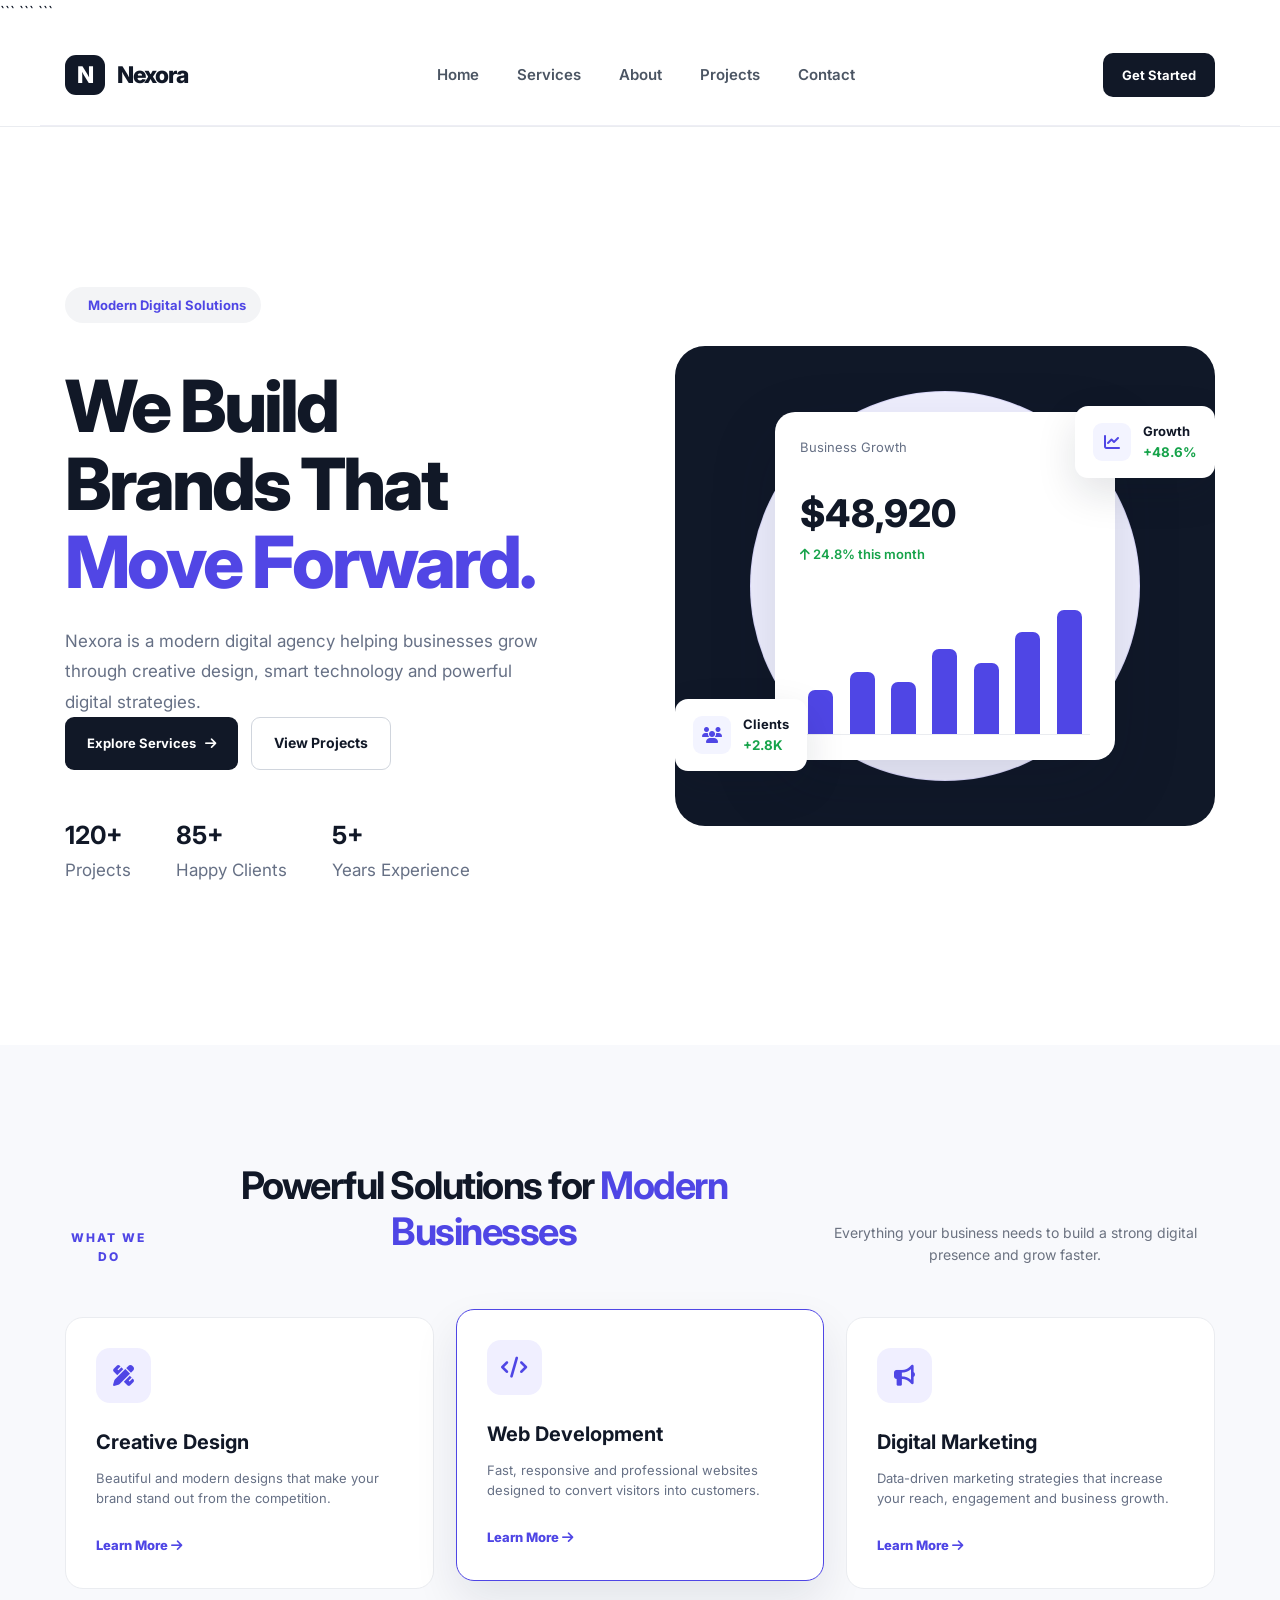
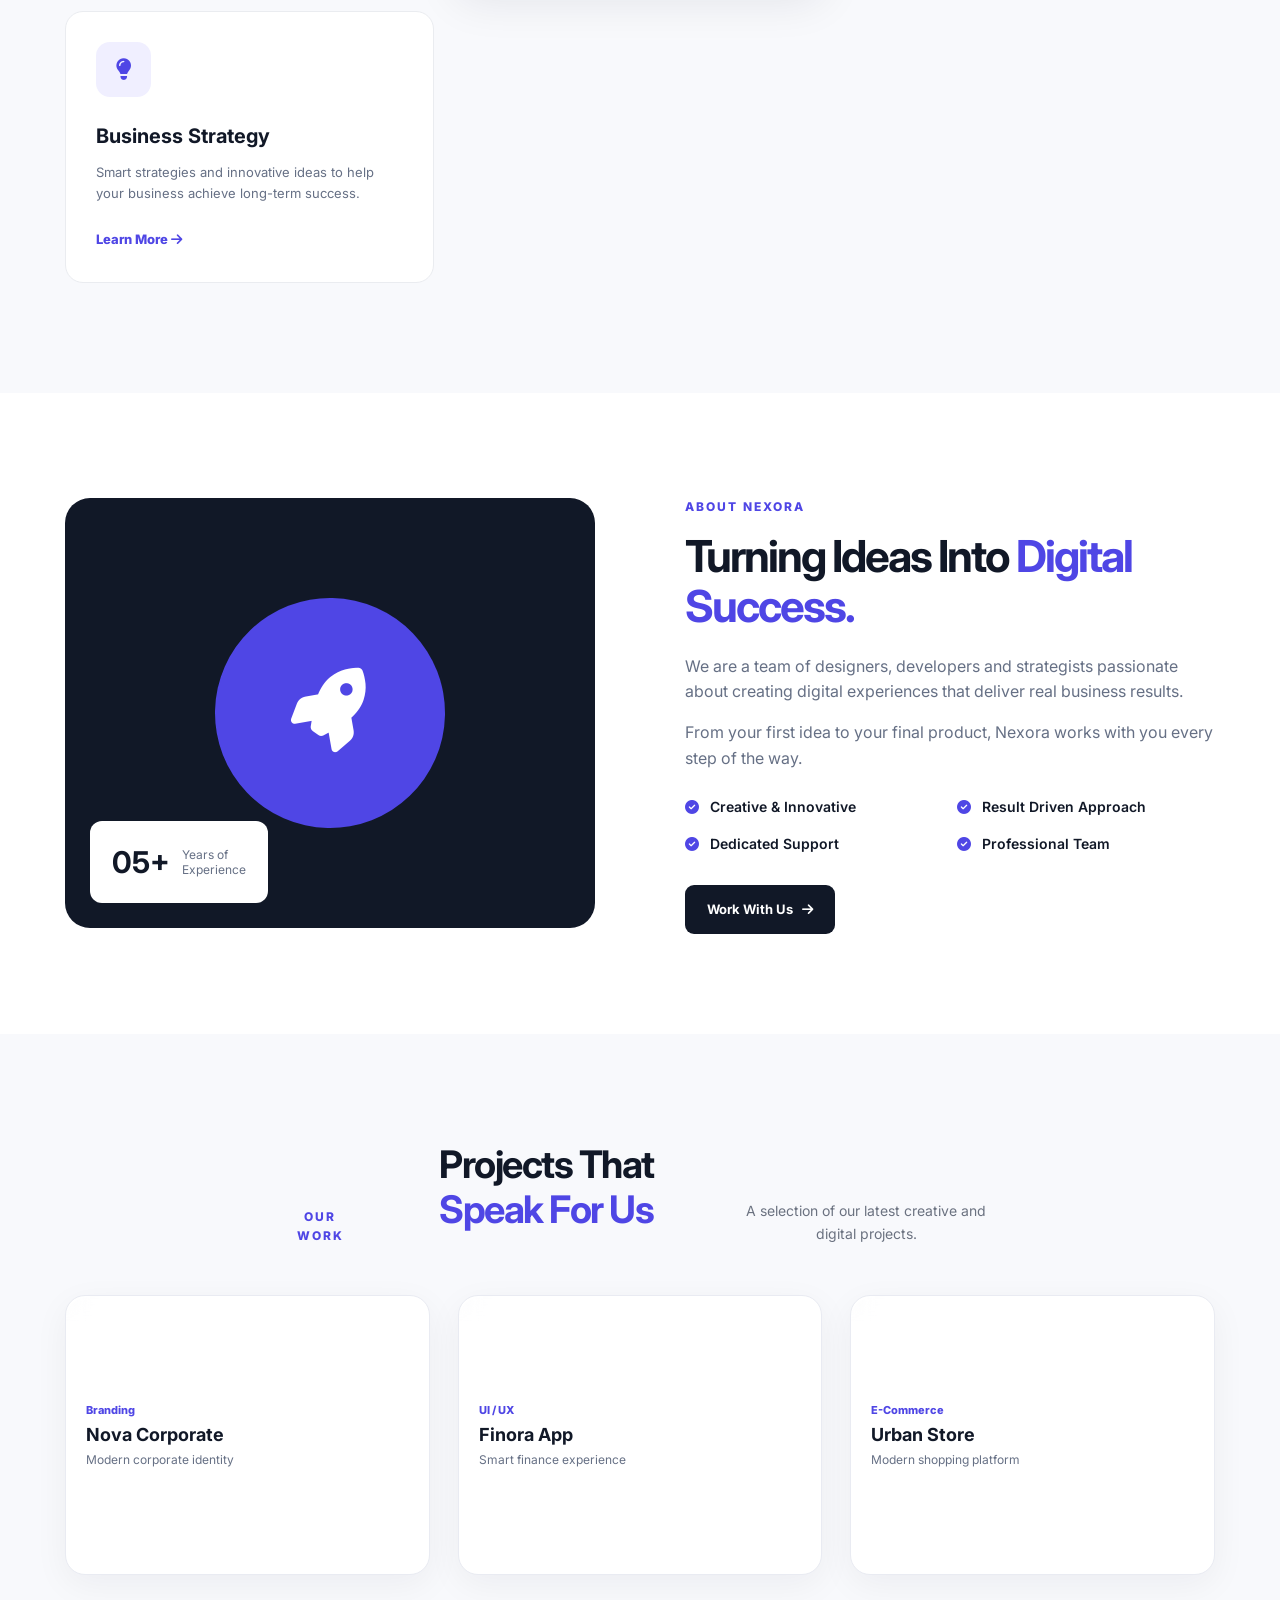
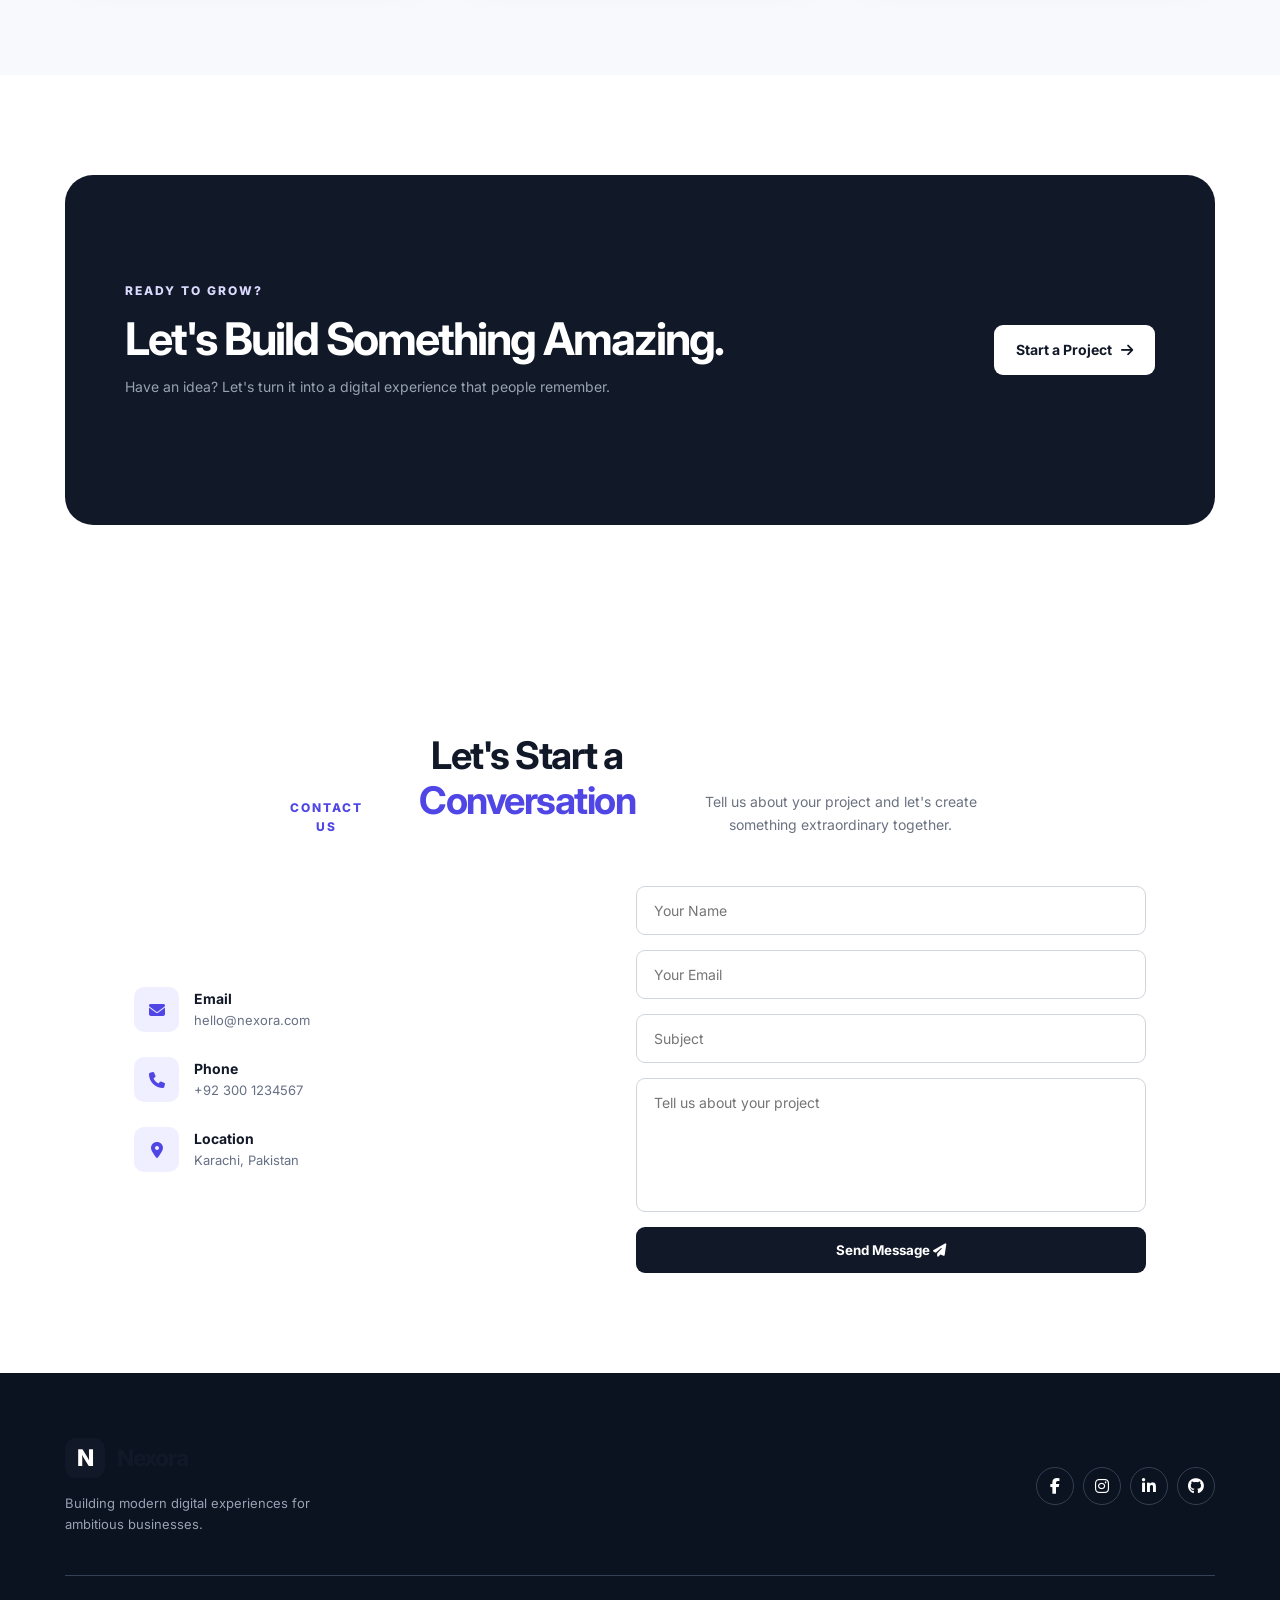
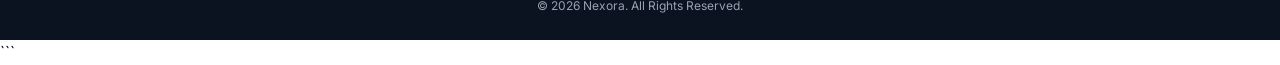
==== index.html @ 3fda577f "complete" ====
<!DOCTYPE html>

<html lang="en">
<head>
    <meta charset="UTF-8">
    <meta name="viewport" content="width=device-width, initial-scale=1.0">

```
<title>Nexora | Modern Business Agency</title>

<link rel="stylesheet" href="style.css">

<!-- Google Font -->
<link rel="preconnect" href="https://fonts.googleapis.com">
<link rel="preconnect" href="https://fonts.gstatic.com" crossorigin>
<link href="https://fonts.googleapis.com/css2?family=Inter:wght@400;500;600;700;800&display=swap" rel="stylesheet">

<!-- Icons -->
<link rel="stylesheet" href="https://cdnjs.cloudflare.com/ajax/libs/font-awesome/6.5.2/css/all.min.css">
```

</head>

<body>

```
<!-- ================= NAVBAR ================= -->
<header>
    <nav class="navbar">

        <a href="#" class="logo">
            <span>N</span> Nexora
        </a>

        <ul class="nav-links">
            <li><a href="#home">Home</a></li>
            <li><a href="services.html">Services</a></li>
            <li><a href="about.html">About</a></li>
            <li><a href="projects.html">Projects</a></li>
            <li><a href="contact.html">Contact</a></li>
        </ul>

        <a href="#contact" class="nav-btn">Get Started</a>

    </nav>
</header>


<!-- ================= HERO ================= -->
<section class="hero" id="home">

    <div class="hero-content">

        <div class="badge">
            <i class="fa-solid fa-sparkles"></i>
            Modern Digital Solutions
        </div>

        <h1>
            We Build Brands That
            <span>Move Forward.</span>
        </h1>

        <p>
            Nexora is a modern digital agency helping businesses
            grow through creative design, smart technology and
            powerful digital strategies.
        </p>

        <div class="hero-buttons">
            <a href="#services" class="primary-btn">
                Explore Services
                <i class="fa-solid fa-arrow-right"></i>
            </a>

            <a href="#projects" class="secondary-btn">
                View Projects
            </a>
        </div>

        <div class="hero-stats">

            <div>
                <h3>120+</h3>
                <p>Projects</p>
            </div>

            <div>
                <h3>85+</h3>
                <p>Happy Clients</p>
            </div>

            <div>
                <h3>5+</h3>
                <p>Years Experience</p>
            </div>

        </div>

    </div>


    <div class="hero-visual">

        <div class="circle"></div>

        <div class="floating-card card-one">
            <i class="fa-solid fa-chart-line"></i>
            <div>
                <strong>Growth</strong>
                <small>+48.6%</small>
            </div>
        </div>

        <div class="floating-card card-two">
            <i class="fa-solid fa-users"></i>
            <div>
                <strong>Clients</strong>
                <small>+2.8K</small>
            </div>
        </div>

        <div class="main-card">

            <div class="card-top">
                <span>Business Growth</span>
                <i class="fa-solid fa-ellipsis"></i>
            </div>

            <div class="big-number">
                $48,920
            </div>

            <div class="growth">
                <i class="fa-solid fa-arrow-up"></i>
                24.8% this month
            </div>

            <div class="chart">
                <div class="bar bar1"></div>
                <div class="bar bar2"></div>
                <div class="bar bar3"></div>
                <div class="bar bar4"></div>
                <div class="bar bar5"></div>
                <div class="bar bar6"></div>
                <div class="bar bar7"></div>
            </div>

        </div>

    </div>

</section>


<!-- ================= SERVICES ================= -->
<section class="services section" id="services">

    <div class="section-heading">
        <span>WHAT WE DO</span>
        <h2>Powerful Solutions for <b>Modern Businesses</b></h2>
        <p>
            Everything your business needs to build a strong
            digital presence and grow faster.
        </p>
    </div>


    <div class="service-grid">

        <div class="service-card">
            <div class="service-icon">
                <i class="fa-solid fa-pen-ruler"></i>
            </div>

            <h3>Creative Design</h3>

            <p>
                Beautiful and modern designs that make your
                brand stand out from the competition.
            </p>

            <a href="#">Learn More <i class="fa-solid fa-arrow-right"></i></a>
        </div>


        <div class="service-card active">
            <div class="service-icon">
                <i class="fa-solid fa-code"></i>
            </div>

            <h3>Web Development</h3>

            <p>
                Fast, responsive and professional websites
                designed to convert visitors into customers.
            </p>

            <a href="#">Learn More <i class="fa-solid fa-arrow-right"></i></a>
        </div>


        <div class="service-card">
            <div class="service-icon">
                <i class="fa-solid fa-bullhorn"></i>
            </div>

            <h3>Digital Marketing</h3>

            <p>
                Data-driven marketing strategies that increase
                your reach, engagement and business growth.
            </p>

            <a href="#">Learn More <i class="fa-solid fa-arrow-right"></i></a>
        </div>


        <div class="service-card">
            <div class="service-icon">
                <i class="fa-solid fa-lightbulb"></i>
            </div>

            <h3>Business Strategy</h3>

            <p>
                Smart strategies and innovative ideas to help
                your business achieve long-term success.
            </p>

            <a href="#">Learn More <i class="fa-solid fa-arrow-right"></i></a>
        </div>

    </div>

</section>


<!-- ================= ABOUT ================= -->
<section class="about section" id="about">

    <div class="about-image">

        <div class="experience-card">
            <strong>05+</strong>
            <span>Years of<br>Experience</span>
        </div>

        <div class="about-shape">
            <i class="fa-solid fa-rocket"></i>
        </div>

    </div>


    <div class="about-content">

        <span class="small-title">ABOUT NEXORA</span>

        <h2>
            Turning Ideas Into
            <span>Digital Success.</span>
        </h2>

        <p>
            We are a team of designers, developers and strategists
            passionate about creating digital experiences that
            deliver real business results.
        </p>

        <p>
            From your first idea to your final product, Nexora
            works with you every step of the way.
        </p>

        <div class="check-list">

            <div>
                <i class="fa-solid fa-circle-check"></i>
                Creative & Innovative
            </div>

            <div>
                <i class="fa-solid fa-circle-check"></i>
                Result Driven Approach
            </div>

            <div>
                <i class="fa-solid fa-circle-check"></i>
                Dedicated Support
            </div>

            <div>
                <i class="fa-solid fa-circle-check"></i>
                Professional Team
            </div>

        </div>

        <a href="#contact" class="primary-btn">
            Work With Us
            <i class="fa-solid fa-arrow-right"></i>
        </a>

    </div>

</section>


<!-- ================= PROJECTS ================= -->
<section class="projects section" id="projects">

    <div class="section-heading">
        <span>OUR WORK</span>
        <h2>Projects That <b>Speak For Us</b></h2>
        <p>
            A selection of our latest creative and digital projects.
        </p>
    </div>


    <div class="project-grid">

        <div class="project-card">
            <div class="project-icon">
                <i class="fa-solid fa-building"></i>
            </div>

            <div class="project-info">
                <span>Branding</span>
                <h3>Nova Corporate</h3>
                <p>Modern corporate identity</p>
            </div>
        </div>


        <div class="project-card">
            <div class="project-icon">
                <i class="fa-solid fa-mobile-screen-button"></i>
            </div>

            <div class="project-info">
                <span>UI / UX</span>
                <h3>Finora App</h3>
                <p>Smart finance experience</p>
            </div>
        </div>


        <div class="project-card">
            <div class="project-icon">
                <i class="fa-solid fa-cart-shopping"></i>
            </div>

            <div class="project-info">
                <span>E-Commerce</span>
                <h3>Urban Store</h3>
                <p>Modern shopping platform</p>
            </div>
        </div>

    </div>

</section>


<!-- ================= CTA ================= -->
<section class="cta">

    <div>
        <span>READY TO GROW?</span>

        <h2>
            Let's Build Something
            <strong>Amazing.</strong>
        </h2>

        <p>
            Have an idea? Let's turn it into a digital experience
            that people remember.
        </p>
    </div>

    <a href="#contact" class="white-btn">
        Start a Project
        <i class="fa-solid fa-arrow-right"></i>
    </a>

</section>


<!-- ================= CONTACT ================= -->
<section class="contact section" id="contact">

    <div class="section-heading">
        <span>CONTACT US</span>
        <h2>Let's Start a <b>Conversation</b></h2>
        <p>
            Tell us about your project and let's create something
            extraordinary together.
        </p>
    </div>


    <div class="contact-container">

        <div class="contact-info">

            <div class="contact-item">
                <i class="fa-solid fa-envelope"></i>
                <div>
                    <h4>Email</h4>
                    <p>hello@nexora.com</p>
                </div>
            </div>

            <div class="contact-item">
                <i class="fa-solid fa-phone"></i>
                <div>
                    <h4>Phone</h4>
                    <p>+92 300 1234567</p>
                </div>
            </div>

            <div class="contact-item">
                <i class="fa-solid fa-location-dot"></i>
                <div>
                    <h4>Location</h4>
                    <p>Karachi, Pakistan</p>
                </div>
            </div>

        </div>


        <form class="contact-form">

            <input type="text" placeholder="Your Name" required>

            <input type="email" placeholder="Your Email" required>

            <input type="text" placeholder="Subject">

            <textarea rows="6" placeholder="Tell us about your project"></textarea>

            <button type="submit">
                Send Message
                <i class="fa-solid fa-paper-plane"></i>
            </button>

        </form>

    </div>

</section>


<!-- ================= FOOTER ================= -->
<footer>

    <div class="footer-content">

        <div>
            <a href="#" class="logo">
                <span>N</span> Nexora
            </a>

            <p>
                Building modern digital experiences
                for ambitious businesses.
            </p>
        </div>


        <div class="socials">

            <a href="#"><i class="fa-brands fa-facebook-f"></i></a>
            <a href="#"><i class="fa-brands fa-instagram"></i></a>
            <a href="#"><i class="fa-brands fa-linkedin-in"></i></a>
            <a href="#"><i class="fa-brands fa-github"></i></a>

        </div>

    </div>

    <div class="copyright">
        © 2026 Nexora. All Rights Reserved.
    </div>

</footer>
```

</body>
</html>
---- style.css ----
* {
    margin: 0;
    padding: 0;
    box-sizing: border-box;
    }
  
  html {
  scroll-behavior: smooth;
  }
  
  body {
  font-family: "Inter", sans-serif;
  color: #101828;
  background: #ffffff;
  line-height: 1.6;
  }
  
  a {
  text-decoration: none;
  color: inherit;
  }
  
  ul {
  list-style: none;
  }
  
  /* ================= NAVBAR ================= */
  
  header {
  width: 100%;
  background: #ffffff;
  position: sticky;
  top: 0;
  z-index: 1000;
  border-bottom: 1px solid #eef0f4;
  }
  
  .navbar {
  max-width: 1200px;
  margin: auto;
  height: 78px;
  padding: 0 25px;
  display: flex;
  align-items: center;
  justify-content: space-between;
  }
  
  .logo {
  display: flex;
  align-items: center;
  gap: 10px;
  font-size: 25px;
  font-weight: 800;
  letter-spacing: -1px;
  }
  
  .logo span {
  width: 38px;
  height: 38px;
  border-radius: 10px;
  display: flex;
  align-items: center;
  justify-content: center;
  background: #111827;
  color: #ffffff;
  }
  
  .nav-links {
  display: flex;
  gap: 35px;
  }
  
  .nav-links a {
  font-size: 14px;
  font-weight: 600;
  color: #667085;
  transition: 0.3s;
  }
  
  .nav-links a:hover {
  color: #111827;
  }
  
  .nav-btn {
  padding: 12px 22px;
  background: #111827;
  color: white;
  border-radius: 8px;
  font-size: 14px;
  font-weight: 600;
  transition: 0.3s;
  }
  
  .nav-btn:hover {
  transform: translateY(-2px);
  }
  
  /* ================= HERO ================= */
  
  .hero {
  max-width: 1200px;
  margin: auto;
  min-height: 680px;
  padding: 80px 25px;
  display: grid;
  grid-template-columns: 1fr 1fr;
  align-items: center;
  gap: 50px;
  }
  
  .badge {
  display: inline-flex;
  align-items: center;
  gap: 8px;
  padding: 8px 15px;
  border-radius: 30px;
  background: #f3f4f6;
  color: #4f46e5;
  font-size: 13px;
  font-weight: 700;
  margin-bottom: 22px;
  }
  
  .hero h1 {
  font-size: clamp(42px, 5vw, 68px);
  line-height: 1.05;
  letter-spacing: -3px;
  max-width: 650px;
  }
  
  .hero h1 span {
  display: block;
  color: #4f46e5;
  }
  
  .hero-content > p {
  max-width: 570px;
  color: #667085;
  font-size: 17px;
  margin: 25px 0 30px;
  }
  
  .hero-buttons {
  display: flex;
  gap: 14px;
  flex-wrap: wrap;
  }
  
  .primary-btn,
  .secondary-btn,
  .white-btn {
  display: inline-flex;
  align-items: center;
  gap: 10px;
  padding: 14px 23px;
  border-radius: 9px;
  font-size: 14px;
  font-weight: 700;
  transition: 0.3s;
  }
  
  .primary-btn {
  background: #111827;
  color: #ffffff;
  }
  
  .primary-btn:hover {
  transform: translateY(-3px);
  box-shadow: 0 10px 25px rgba(17, 24, 39, 0.18);
  }
  
  .secondary-btn {
  border: 1px solid #d0d5dd;
  }
  
  .secondary-btn:hover {
  background: #f9fafb;
  }
  
  .hero-stats {
  display: flex;
  gap: 45px;
  margin-top: 45px;
  }
  
  .hero-stats h3 {
  font-size: 25px;
  }
  
  .hero-stats p {
  font-size: 12px;
  color: #667085;
  }
  
  /* ================= HERO VISUAL ================= */
  
  .hero-visual {
  min-height: 480px;
  position: relative;
  display: flex;
  justify-content: center;
  align-items: center;
  }
  
  .circle {
  width: 390px;
  height: 390px;
  border-radius: 50%;
  background: #f0f0ff;
  position: absolute;
  }
  
  .main-card {
  width: 340px;
  min-height: 330px;
  padding: 25px;
  border-radius: 20px;
  background: #ffffff;
  position: relative;
  z-index: 2;
  box-shadow: 0 25px 70px rgba(16, 24, 40, 0.14);
  }
  
  .card-top {
  display: flex;
  justify-content: space-between;
  color: #667085;
  font-size: 13px;
  }
  
  .big-number {
  font-size: 38px;
  font-weight: 800;
  margin-top: 25px;
  }
  
  .growth {
  color: #16a34a;
  font-size: 13px;
  font-weight: 600;
  }
  
  .chart {
  height: 145px;
  display: flex;
  align-items: flex-end;
  justify-content: space-around;
  margin-top: 25px;
  padding-top: 20px;
  border-bottom: 1px solid #eaecf0;
  }
  
  .bar {
  width: 25px;
  border-radius: 7px 7px 0 0;
  background: #4f46e5;
  }
  
  .bar1 { height: 35%; }
  .bar2 { height: 50%; }
  .bar3 { height: 42%; }
  .bar4 { height: 68%; }
  .bar5 { height: 57%; }
  .bar6 { height: 82%; }
  .bar7 { height: 100%; }
  
  .floating-card {
  position: absolute;
  z-index: 4;
  background: white;
  padding: 15px 18px;
  border-radius: 13px;
  display: flex;
  gap: 12px;
  align-items: center;
  box-shadow: 0 15px 40px rgba(16, 24, 40, 0.12);
  }
  
  .floating-card i {
  width: 38px;
  height: 38px;
  display: flex;
  align-items: center;
  justify-content: center;
  border-radius: 9px;
  background: #f3f4ff;
  color: #4f46e5;
  }
  
  .floating-card strong,
  .floating-card small {
  display: block;
  }
  
  .floating-card strong {
  font-size: 13px;
  }
  
  .floating-card small {
  color: #16a34a;
  font-weight: 700;
  }
  
  .card-one {
  top: 60px;
  right: 0;
  }
  
  .card-two {
  bottom: 55px;
  left: 0;
  }
  
  /* ================= GENERAL SECTION ================= */
  
  .section {
  max-width: 1200px;
  margin: auto;
  padding: 100px 25px;
  }
  
  .section-heading {
  text-align: center;
  max-width: 700px;
  margin: 0 auto 55px;
  }
  
  .section-heading span,
  .small-title,
  .cta span {
  color: #4f46e5;
  font-size: 12px;
  font-weight: 800;
  letter-spacing: 2px;
  }
  
  .section-heading h2 {
  font-size: 40px;
  line-height: 1.2;
  letter-spacing: -1.5px;
  margin: 12px 0;
  }
  
  .section-heading h2 b {
  color: #4f46e5;
  }
  
  .section-heading p {
  color: #667085;
  }
  
  /* ================= SERVICES ================= */
  
  .services {
  background: #f8f9fc;
  max-width: 100%;
  }
  
  .services .section-heading,
  .services .service-grid {
  max-width: 1150px;
  margin-left: auto;
  margin-right: auto;
  }
  
  .service-grid {
  display: grid;
  grid-template-columns: repeat(4, 1fr);
  gap: 20px;
  }
  
  .service-card {
  background: #ffffff;
  padding: 30px 25px;
  border-radius: 15px;
  border: 1px solid #eaecf0;
  transition: 0.3s;
  }
  
  .service-card:hover,
  .service-card.active {
  transform: translateY(-8px);
  border-color: #4f46e5;
  box-shadow: 0 20px 45px rgba(16, 24, 40, 0.09);
  }
  
  .service-icon {
  width: 50px;
  height: 50px;
  display: flex;
  align-items: center;
  justify-content: center;
  border-radius: 12px;
  background: #f0efff;
  color: #4f46e5;
  font-size: 20px;
  margin-bottom: 23px;
  }
  
  .service-card h3 {
  font-size: 18px;
  margin-bottom: 10px;
  }
  
  .service-card p {
  color: #667085;
  font-size: 14px;
  margin-bottom: 20px;
  }
  
  .service-card a {
  color: #4f46e5;
  font-size: 13px;
  font-weight: 700;
  }
  
  /* ================= ABOUT ================= */
  
  .about {
  display: grid;
  grid-template-columns: 1fr 1fr;
  gap: 90px;
  align-items: center;
  }
  
  .about-image {
  min-height: 430px;
  border-radius: 25px;
  background: #111827;
  position: relative;
  display: flex;
  align-items: center;
  justify-content: center;
  overflow: hidden;
  }
  
  .about-shape {
  width: 230px;
  height: 230px;
  border-radius: 50%;
  background: #4f46e5;
  display: flex;
  align-items: center;
  justify-content: center;
  font-size: 80px;
  color: #ffffff;
  transform: rotate(-10deg);
  }
  
  .experience-card {
  position: absolute;
  bottom: 25px;
  left: 25px;
  background: white;
  padding: 17px 22px;
  border-radius: 12px;
  display: flex;
  align-items: center;
  gap: 12px;
  z-index: 3;
  }
  
  .experience-card strong {
  font-size: 30px;
  }
  
  .experience-card span {
  font-size: 12px;
  line-height: 1.3;
  color: #667085;
  }
  
  .about-content h2 {
  font-size: 44px;
  line-height: 1.15;
  letter-spacing: -2px;
  margin: 12px 0 22px;
  }
  
  .about-content h2 span {
  color: #4f46e5;
  }
  
  .about-content > p {
  color: #667085;
  margin-bottom: 15px;
  }
  
  .check-list {
  display: grid;
  grid-template-columns: 1fr 1fr;
  gap: 14px;
  margin: 25px 0 30px;
  }
  
  .check-list div {
  font-size: 14px;
  font-weight: 600;
  }
  
  .check-list i {
  color: #4f46e5;
  margin-right: 7px;
  }
  
  /* ================= PROJECTS ================= */
  
  .projects {
  background: #f8f9fc;
  max-width: 100%;
  }
  
  .project-grid {
  max-width: 1150px;
  margin: auto;
  display: grid;
  grid-template-columns: repeat(3, 1fr);
  gap: 25px;
  }
  
  .project-card {
  min-height: 280px;
  border-radius: 18px;
  background: #111827;
  position: relative;
  overflow: hidden;
  transition: 0.3s;
  }
  
  .project-card:hover {
  transform: translateY(-7px);
  }
  
  .project-icon {
  height: 190px;
  display: flex;
  justify-content: center;
  align-items: center;
  font-size: 60px;
  color: #ffffff;
  }
  
  .project-info {
  background: #ffffff;
  padding: 18px 20px;
  }
  
  .project-info span {
  font-size: 11px;
  color: #4f46e5;
  font-weight: 800;
  }
  
  .project-info h3 {
  font-size: 18px;
  }
  
  .project-info p {
  color: #667085;
  font-size: 12px;
  }
  
  /* ================= CTA ================= */
  
  .cta {
  max-width: 1150px;
  margin: 100px auto;
  padding: 55px 60px;
  border-radius: 25px;
  background: #4f46e5;
  color: #ffffff;
  display: flex;
  align-items: center;
  justify-content: space-between;
  gap: 30px;
  }
  
  .cta span {
  color: #dcd9ff;
  }
  
  .cta h2 {
  font-size: 38px;
  line-height: 1.2;
  margin: 10px 0;
  }
  
  .cta h2 strong {
  color: #ffffff;
  }
  
  .cta p {
  color: #e7e5ff;
  }
  
  .white-btn {
  background: #ffffff;
  color: #111827;
  white-space: nowrap;
  }
  
  /* ================= CONTACT ================= */
  
  .contact-container {
  max-width: 950px;
  margin: auto;
  display: grid;
  grid-template-columns: 0.8fr 1.2fr;
  gap: 60px;
  }
  
  .contact-info {
  display: flex;
  flex-direction: column;
  gap: 25px;
  }
  
  .contact-item {
  display: flex;
  gap: 15px;
  align-items: center;
  }
  
  .contact-item > i {
  width: 45px;
  height: 45px;
  display: flex;
  align-items: center;
  justify-content: center;
  background: #f0efff;
  color: #4f46e5;
  border-radius: 10px;
  }
  
  .contact-item h4 {
  font-size: 14px;
  }
  
  .contact-item p {
  font-size: 13px;
  color: #667085;
  }
  
  .contact-form {
  display: flex;
  flex-direction: column;
  gap: 15px;
  }
  
  .contact-form input,
  .contact-form textarea {
  width: 100%;
  padding: 15px 17px;
  border: 1px solid #d0d5dd;
  border-radius: 9px;
  outline: none;
  font-family: inherit;
  font-size: 14px;
  resize: none;
  }
  
  .contact-form input:focus,
  .contact-form textarea:focus {
  border-color: #4f46e5;
  }
  
  .contact-form button {
  border: none;
  cursor: pointer;
  padding: 15px;
  border-radius: 9px;
  background: #111827;
  color: white;
  font-weight: 700;
  font-family: inherit;
  transition: 0.3s;
  }
  
  .contact-form button:hover {
  background: #4f46e5;
  }
  
  /* ================= FOOTER ================= */
  
  footer {
  background: #101828;
  color: white;
  padding: 55px 25px 25px;
  }
  
  .footer-content {
  max-width: 1150px;
  margin: auto;
  display: flex;
  justify-content: space-between;
  align-items: center;
  gap: 30px;
  }
  
  .footer-content p {
  max-width: 350px;
  margin-top: 15px;
  color: #98a2b3;
  font-size: 13px;
  }
  
  .socials {
  display: flex;
  gap: 10px;
  }
  
  .socials a {
  width: 40px;
  height: 40px;
  border-radius: 50%;
  border: 1px solid #344054;
  display: flex;
  align-items: center;
  justify-content: center;
  transition: 0.3s;
  }
  
  .socials a:hover {
  background: #4f46e5;
  border-color: #4f46e5;
  }
  
  .copyright {
  max-width: 1150px;
  margin: 40px auto 0;
  padding-top: 20px;
  border-top: 1px solid #344054;
  text-align: center;
  color: #98a2b3;
  font-size: 12px;
  }
  
  /* ================= RESPONSIVE ================= */
  
  @media (max-width: 950px) {
  

  .nav-links {
      gap: 18px;
  }
  
  .hero,
  .about {
      grid-template-columns: 1fr;
  }
  
  .hero {
      text-align: center;
  }
  
  .hero-content > p {
      margin-left: auto;
      margin-right: auto;
  }
  
  .hero-buttons,
  .hero-stats {
      justify-content: center;
  }
  
  .service-grid {
      grid-template-columns: repeat(2, 1fr);
  }
  
  .project-grid {
      grid-template-columns: 1fr 1fr;
  }
  
  .about {
      gap: 50px;
  }
  
  .cta {
      margin-left: 25px;
      margin-right: 25px;
  }

  
  }
  
  @media (max-width: 650px) {
  

  .navbar {
      height: auto;
      padding: 18px 20px;
      flex-wrap: wrap;
      gap: 15px;
  }
  
  .nav-links {
      order: 3;
      width: 100%;
      justify-content: center;
      gap: 15px;
      flex-wrap: wrap;
  }
  
  .nav-btn {
      display: none;
  }
  
  .hero {
      padding-top: 55px;
  }
  
  .hero h1 {
      letter-spacing: -2px;
  }
  
  .hero-stats {
      gap: 20px;
  }
  
  .hero-visual {
      min-height: 400px;
  }
  
  .circle {
      width: 300px;
      height: 300px;
  }
  
  .main-card {
      width: 290px;
  }
  
  .card-one {
      right: 0;
      top: 30px;
  }
  
  .card-two {
      left: 0;
      bottom: 30px;
  }
  
  .section {
      padding: 75px 20px;
  }
  
  .section-heading h2 {
      font-size: 32px;
  }
  
  .service-grid,
  .project-grid,
  .contact-container {
      grid-template-columns: 1fr;
  }
  
  .about-content h2 {
      font-size: 36px;
  }
  
  .check-list {
      grid-template-columns: 1fr;
  }
  
  .cta {
      margin: 50px 20px;
      padding: 40px 25px;
      flex-direction: column;
      align-items: flex-start;
  }
  
  .cta h2 {
      font-size: 30px;
  }
  
  .footer-content {
      flex-direction: column;
      align-items: flex-start;
  }
  
  }
  * {
  margin: 0;
  padding: 0;
  box-sizing: border-box;
  }

html {
scroll-behavior: smooth;
}

body {
font-family: "Inter", sans-serif;
color: #101828;
background: #ffffff;
line-height: 1.6;
}

a {
text-decoration: none;
color: inherit;
}

ul {
list-style: none;
}

/* ================= NAVBAR ================= */

header {
position: sticky;
top: 0;
z-index: 1000;
background: #ffffff;
border-bottom: 1px solid #eaecf0;
}

.navbar {
max-width: 1200px;
height: 78px;
margin: auto;
padding: 0 25px;
display: flex;
align-items: center;
justify-content: space-between;
}

.logo {
display: flex;
align-items: center;
gap: 10px;
font-size: 25px;
font-weight: 800;
}

.logo span {
width: 38px;
height: 38px;
border-radius: 10px;
background: #111827;
color: white;
display: flex;
justify-content: center;
align-items: center;
}

.nav-links {
display: flex;
gap: 32px;
}

.nav-links a {
color: #667085;
font-size: 14px;
font-weight: 600;
transition: .3s;
}

.nav-links a:hover,
.nav-links a.active {
color: #4f46e5;
}

.nav-btn {
padding: 12px 22px;
background: #111827;
color: #ffffff;
border-radius: 8px;
font-size: 14px;
font-weight: 700;
}

/* ================= HERO ================= */

.services-hero {
max-width: 1200px;
min-height: 600px;
margin: auto;
padding: 80px 25px;
display: grid;
grid-template-columns: 1fr 1fr;
align-items: center;
gap: 70px;
}

.tag {
display: inline-flex;
gap: 8px;
align-items: center;
color: #4f46e5;
background: #f0efff;
padding: 8px 15px;
border-radius: 30px;
font-size: 12px;
font-weight: 800;
letter-spacing: 1px;
}

.hero-content h1 {
margin-top: 22px;
font-size: clamp(43px, 5vw, 65px);
line-height: 1.05;
letter-spacing: -3px;
}

.hero-content h1 span {
display: block;
color: #4f46e5;
}

.hero-content p {
max-width: 570px;
color: #667085;
font-size: 16px;
margin: 25px 0 30px;
}

.hero-buttons {
display: flex;
gap: 13px;
flex-wrap: wrap;
}

.primary-btn,
.secondary-btn,
.white-btn {
display: inline-flex;
align-items: center;
gap: 9px;
padding: 14px 22px;
border-radius: 9px;
font-size: 14px;
font-weight: 700;
transition: .3s;
}

.primary-btn {
color: white;
background: #111827;
}

.primary-btn:hover,
.nav-btn:hover {
background: #4f46e5;
transform: translateY(-3px);
}

.secondary-btn {
border: 1px solid #d0d5dd;
}

.secondary-btn:hover {
border-color: #4f46e5;
color: #4f46e5;
}

/* ================= HERO CARD ================= */

.hero-card {
height: 430px;
border-radius: 25px;
background: #111827;
position: relative;
overflow: hidden;
display: flex;
flex-direction: column;
justify-content: center;
gap: 15px;
padding: 40px;
}

.hero-circle {
position: absolute;
width: 300px;
height: 300px;
border-radius: 50%;
background: #4f46e5;
right: -100px;
bottom: -100px;
display: flex;
align-items: center;
justify-content: center;
color: white;
font-size: 80px;
}

.hero-circle i {
position: absolute;
left: 55px;
top: 55px;
transform: rotate(-20deg);
}

.mini-card {
position: relative;
z-index: 2;
width: 300px;
background: white;
border-radius: 13px;
padding: 17px;
display: flex;
gap: 13px;
align-items: center;
box-shadow: 0 15px 40px rgba(0,0,0,.2);
}

.mini-card i {
width: 43px;
height: 43px;
background: #f0efff;
color: #4f46e5;
border-radius: 10px;
display: flex;
justify-content: center;
align-items: center;
}

.mini-card strong,
.mini-card small {
display: block;
}

.mini-card strong {
font-size: 13px;
}

.mini-card small {
font-size: 11px;
color: #667085;
}

/* ================= SECTION TITLE ================= */

.section-title {
text-align: center;
max-width: 700px;
margin: 0 auto 55px;
}

.section-title > span {
color: #4f46e5;
font-size: 12px;
letter-spacing: 2px;
font-weight: 800;
}

.section-title h2 {
font-size: 40px;
line-height: 1.2;
margin: 12px 0;
letter-spacing: -1.5px;
}

.section-title h2 b {
color: #4f46e5;
}

.section-title p {
color: #667085;
}

/* ================= SERVICES ================= */

.services-section {
padding: 100px 25px;
background: #f8f9fc;
}

.service-grid {
max-width: 1150px;
margin: auto;
display: grid;
grid-template-columns: repeat(3, 1fr);
gap: 22px;
}

.service-card {
background: white;
padding: 30px;
border-radius: 18px;
border: 1px solid #eaecf0;
position: relative;
transition: .3s;
}

.service-card:hover {
transform: translateY(-8px);
box-shadow: 0 20px 45px rgba(16,24,40,.1);
border-color: #4f46e5;
}

.service-card.featured {
border: 2px solid #4f46e5;
}

.service-card .icon {
width: 54px;
height: 54px;
border-radius: 13px;
background: #f0efff;
color: #4f46e5;
display: flex;
align-items: center;
justify-content: center;
font-size: 21px;
margin-bottom: 20px;
}

.number {
position: absolute;
top: 30px;
right: 30px;
color: #d0d5dd;
font-size: 27px;
font-weight: 800;
}

.service-card h3 {
font-size: 20px;
margin-bottom: 10px;
}

.service-card > p {
color: #667085;
font-size: 14px;
margin-bottom: 20px;
}

.service-card ul {
display: flex;
flex-direction: column;
gap: 9px;
margin-bottom: 25px;
}

.service-card li {
font-size: 13px;
font-weight: 600;
}

.service-card li i {
color: #4f46e5;
margin-right: 8px;
}

.service-card > a {
color: #4f46e5;
font-size: 13px;
font-weight: 800;
}

/* ================= PROCESS ================= */

.process {
padding: 100px 25px;
}

.process-grid {
max-width: 1100px;
margin: auto;
display: grid;
grid-template-columns: repeat(4, 1fr);
gap: 20px;
}

.process-card {
text-align: center;
padding: 30px 20px;
position: relative;
}

.process-number {
font-size: 12px;
font-weight: 800;
color: #4f46e5;
margin-bottom: 15px;
}

.process-card > i {
width: 60px;
height: 60px;
border-radius: 50%;
background: #f0efff;
color: #4f46e5;
display: flex;
align-items: center;
justify-content: center;
margin: auto auto 20px;
font-size: 22px;
}

.process-card h3 {
font-size: 18px;
margin-bottom: 8px;
}

.process-card p {
color: #667085;
font-size: 13px;
}

/* ================= CTA ================= */

.cta {
max-width: 1150px;
margin: 20px auto 100px;
padding: 55px 60px;
border-radius: 25px;
background: #4f46e5;
color: white;
display: flex;
justify-content: space-between;
align-items: center;
gap: 30px;
}

.cta span {
color: #dcd9ff;
font-size: 12px;
font-weight: 800;
letter-spacing: 2px;
}

.cta h2 {
font-size: 38px;
line-height: 1.2;
margin: 10px 0;
}

.cta p {
color: #e7e5ff;
}

.white-btn {
background: white;
color: #111827;
white-space: nowrap;
}

.white-btn:hover {
transform: translateY(-3px);
}

/* ================= FOOTER ================= */

footer {
background: #101828;
color: white;
padding: 55px 25px 25px;
}

.footer-content {
max-width: 1150px;
margin: auto;
display: flex;
justify-content: space-between;
gap: 50px;
}

.footer-content p {
color: #98a2b3;
max-width: 300px;
margin-top: 15px;
font-size: 13px;
}

.footer-links {
display: flex;
flex-direction: column;
gap: 8px;
}

.footer-links h4 {
margin-bottom: 8px;
}

.footer-links a {
color: #98a2b3;
font-size: 13px;
}

.footer-links a:hover {
color: white;
}

.socials {
display: flex;
gap: 10px;
}

.socials a {
width: 40px;
height: 40px;
border: 1px solid #344054;
border-radius: 50%;
display: flex;
justify-content: center;
align-items: center;
transition: .3s;
}

.socials a:hover {
background: #4f46e5;
border-color: #4f46e5;
}

.copyright {
max-width: 1150px;
margin: 40px auto 0;
padding-top: 20px;
border-top: 1px solid #344054;
text-align: center;
color: #98a2b3;
font-size: 12px;
}

/* ================= RESPONSIVE ================= */

@media (max-width: 950px) {


.services-hero {
    grid-template-columns: 1fr;
}

.service-grid {
    grid-template-columns: repeat(2, 1fr);
}

.process-grid {
    grid-template-columns: repeat(2, 1fr);
}

.cta {
    margin-left: 25px;
    margin-right: 25px;
}


}

@media (max-width: 650px) {


.navbar {
    height: auto;
    padding: 18px 20px;
    flex-wrap: wrap;
    gap: 15px;
}

.nav-links {
    width: 100%;
    order: 3;
    justify-content: center;
    flex-wrap: wrap;
    gap: 15px;
}

.nav-btn {
    display: none;
}

.services-hero {
    padding: 60px 20px;
}

.hero-content h1 {
    font-size: 43px;
}

.hero-card {
    height: 380px;
    padding: 25px;
}

.mini-card {
    width: 250px;
}

.service-grid,
.process-grid {
    grid-template-columns: 1fr;
}

.section-title h2 {
    font-size: 32px;
}

.cta {
    margin: 20px 20px 60px;
    padding: 40px 25px;
    flex-direction: column;
    align-items: flex-start;
}

.cta h2 {
    font-size: 30px;
}

.footer-content {
    flex-direction: column;
}


}
* {
    margin: 0;
    padding: 0;
    box-sizing: border-box;
    }
  
  html {
  scroll-behavior: smooth;
  }
  
  body {
  font-family: "Inter", sans-serif;
  background: #ffffff;
  color: #101828;
  line-height: 1.6;
  }
  
  a {
  text-decoration: none;
  color: inherit;
  }
  
  /* ================= NAVBAR ================= */
  
  .header {
  position: sticky;
  top: 0;
  z-index: 1000;
  background: rgba(255,255,255,.95);
  backdrop-filter: blur(15px);
  border-bottom: 1px solid #eaecf0;
  }
  
  .navbar {
  max-width: 1200px;
  height: 78px;
  margin: auto;
  padding: 0 25px;
  

  display: flex;
  align-items: center;
  justify-content: space-between;
  
  
  }
  
  .logo {
  display: flex;
  align-items: center;
  gap: 10px;
  
 
  font-size: 25px;
  font-weight: 800;
  letter-spacing: -1px;
 
  
  }
  
  .logo span {
  width: 40px;
  height: 40px;
  
 
  display: flex;
  align-items: center;
  justify-content: center;
  
  background: #111827;
  color: #ffffff;
  
  border-radius: 11px;
 
  }
  
  .nav-links {
  display: flex;
  gap: 32px;
  list-style: none;
  }
  
  .nav-links a {
  font-size: 14px;
  font-weight: 600;
  color: #667085;
  transition: .3s;
  }
  
  .nav-links a:hover,
  .nav-links a.active {
  color: #4f46e5;
  }
  
  .nav-button {
  display: flex;
  align-items: center;
  gap: 9px;
  
 
  padding: 12px 20px;
  
  background: #111827;
  color: #ffffff;
  
  border-radius: 9px;
  
  font-size: 13px;
  font-weight: 700;
  
  transition: .3s;

  
  }
  
  .nav-button:hover {
  background: #4f46e5;
  transform: translateY(-2px);
  }
  
  /* ================= HERO ================= */
  
  .hero {
  min-height: 650px;
  padding: 90px 25px;
  

  max-width: 1200px;
  margin: auto;
  
  display: grid;
  grid-template-columns: 1fr 1fr;
  
  align-items: center;
  gap: 70px;
  
  
  }
  
  .hero-label {
  display: inline-flex;
  align-items: center;
  gap: 8px;
  
  
  padding: 8px 15px;
  
  border-radius: 30px;
  
  background: #f0efff;
  color: #4f46e5;
  
  font-size: 11px;
  font-weight: 800;
  letter-spacing: 1.5px;
  
  
  }
  
  .hero h1 {
  font-size: clamp(43px, 5vw, 67px);
  line-height: 1.04;
  
 
  letter-spacing: -3px;
  
  margin: 22px 0;

  
  }
  
  .hero h1 span {
  display: block;
  color: #4f46e5;
  }
  
  .hero-content > p {
  max-width: 570px;
  
  color: #667085;
  font-size: 16px;
  
  margin-bottom: 30px;

  
  }
  
  .hero-buttons {
  display: flex;
  gap: 13px;
  flex-wrap: wrap;
  }
  
  .primary-btn,
  .outline-btn {
  padding: 14px 22px;

  border-radius: 9px;
  
  font-size: 13px;
  font-weight: 700;
  
  display: inline-flex;
  align-items: center;
  gap: 9px;
  
  transition: .3s;
 
  
  }
  
  .primary-btn {
  background: #111827;
  color: white;
  }
  
  .primary-btn:hover {
  background: #4f46e5;
  transform: translateY(-3px);
  box-shadow: 0 12px 30px rgba(79,70,229,.25);
  }
  
  .outline-btn {
  border: 1px solid #d0d5dd;
  }
  
  .outline-btn:hover {
  border-color: #4f46e5;
  color: #4f46e5;
  }
  
  /* ================= HERO VISUAL ================= */
  
  .hero-visual {
  height: 470px;
  
  
  border-radius: 30px;
  
  background: #101828;
  
  position: relative;
  
  display: flex;
  align-items: center;
  justify-content: center;
  
  overflow: hidden;
 
  
  }
  
  .glow {
  position: absolute;
  border-radius: 50%;
  filter: blur(5px);
  }
  
  .glow-one {
  width: 280px;
  height: 280px;
  background: #4f46e5;
  opacity: .35;
  top: -100px;
  right: -80px;
  }
  
  .glow-two {
  width: 220px;
  height: 220px;
  background: #7c3aed;
  opacity: .25;
  bottom: -80px;
  left: -50px;
  }
  
  .dashboard {
  width: 350px;
  

  padding: 25px;
  
  border-radius: 20px;
  
  background: rgba(255,255,255,.98);
  
  position: relative;
  z-index: 3;
  
  box-shadow: 0 30px 70px rgba(0,0,0,.35);
  
  }
  
  .dashboard-top {
  display: flex;
  justify-content: space-between;
  align-items: flex-start;
  }
  
  .dashboard-top small,
  .dashboard-number small {
  color: #98a2b3;
  font-size: 9px;
  font-weight: 800;
  letter-spacing: 1px;
  }
  
  .dashboard-top h3 {
  font-size: 15px;
  margin-top: 3px;
  }
  
  .dots {
  display: flex;
  gap: 4px;
  }
  
  .dots span {
  width: 5px;
  height: 5px;
  background: #d0d5dd;
  border-radius: 50%;
  }
  
  .dashboard-number {
  margin-top: 25px;
  }
  
  .dashboard-number h2 {
  font-size: 38px;
  margin: 3px 0;
  letter-spacing: -2px;
  }
  
  .increase {
  color: #16a34a;
  font-size: 10px;
  font-weight: 700;
  }
  
  .graph {
  height: 130px;
  
  
  margin-top: 25px;
  
  display: flex;
  align-items: flex-end;
  justify-content: space-between;
  
  border-bottom: 1px solid #eaecf0;
  
  position: relative;
 
  
  }
  
  .graph span {
  width: 23px;
  border-radius: 6px 6px 0 0;
  background: #4f46e5;
  
 
  position: relative;
  z-index: 2;
 
  
  }
  
  .graph-line {
  position: absolute;
  width: 100%;
  height: 1px;
  background: #eaecf0;
  top: 35%;
  }
  
  .dashboard-bottom {
  display: flex;
  gap: 25px;
  margin-top: 20px;
  }
  
  .dashboard-bottom div {
  display: grid;
  grid-template-columns: 25px 1fr;
  column-gap: 7px;
  }
  
  .dashboard-bottom i {
  grid-row: span 2;
  color: #4f46e5;
  }
  
  .dashboard-bottom span {
  font-size: 9px;
  color: #98a2b3;
  }
  
  .dashboard-bottom strong {
  font-size: 13px;
  }
  
  .floating-icon {
  position: absolute;
  

  width: 58px;
  height: 58px;
  
  display: flex;
  align-items: center;
  justify-content: center;
  
  border-radius: 16px;
  
  background: white;
  color: #4f46e5;
  
  font-size: 20px;
  
  box-shadow: 0 15px 35px rgba(0,0,0,.25);
  
  z-index: 5;
 
  
  }
  
  .icon-one {
  top: 55px;
  left: 35px;
  }
  
  .icon-two {
  top: 70px;
  right: 30px;
  }
  
  .icon-three {
  bottom: 50px;
  right: 40px;
  }
  
  /* ================= STATS ================= */
  
  .stats {
  max-width: 1100px;
  

  margin: 0 auto;
  
  padding: 35px 25px;
  
  display: grid;
  grid-template-columns: repeat(4,1fr);
  
  border-top: 1px solid #eaecf0;
  border-bottom: 1px solid #eaecf0;

  
  }
  
  .stat-item {
  text-align: center;
  
 
  border-right: 1px solid #eaecf0;
 
  
  }
  
  .stat-item:last-child {
  border-right: none;
  }
  
  .stat-item strong {
  display: block;
  
 
  font-size: 28px;
  color: #4f46e5;
 
  
  }
  
  .stat-item span {
  font-size: 11px;
  color: #667085;
  }
  
  /* ================= SERVICES ================= */
  
  .services {
  padding: 110px 25px;
  background: #f8f9fc;
  }
  
  .section-heading {
  max-width: 700px;
  margin: 0 auto 60px;
  text-align: center;
  }
  
  .section-label {
  color: #4f46e5;
  font-size: 11px;
  font-weight: 800;
  letter-spacing: 2px;
  }
  
  .section-heading h2 {
  font-size: 42px;
  line-height: 1.15;
  
  letter-spacing: -2px;
  
  margin: 12px 0;
 
  
  }
  
  .section-heading h2 span {
  color: #4f46e5;
  }
  
  .section-heading p {
  color: #667085;
  font-size: 14px;
  }
  
  .service-grid {
  max-width: 1150px;
  

  margin: auto;
  
  display: grid;
  grid-template-columns: repeat(3,1fr);
  
  gap: 22px;

  
  }
  
  .service-card {
  background: #ffffff;
  

  padding: 30px;
  
  border-radius: 18px;
  
  border: 1px solid #eaecf0;
  
  position: relative;
  
  transition: .35s;
 
  
  }
  
  .service-card:hover {
  transform: translateY(-10px);
  

  border-color: #4f46e5;
  
  box-shadow: 0 25px 55px rgba(16,24,40,.1);
 
  
  }
  
  .service-card.featured {
  border: 2px solid #4f46e5;
  }
  
  .popular {
  position: absolute;
  

  top: 18px;
  right: 18px;
  
  padding: 5px 9px;
  
  border-radius: 20px;
  
  background: #4f46e5;
  color: white;
  
  font-size: 8px;
  font-weight: 800;
 
  
  }
  
  .service-top {
  display: flex;
  justify-content: space-between;
  align-items: center;
  

  margin-bottom: 25px;
 
  
  }
  
  .service-icon {
  width: 55px;
  height: 55px;

  border-radius: 14px;
  
  display: flex;
  align-items: center;
  justify-content: center;
  
  background: #f0efff;
  color: #4f46e5;
  
  font-size: 21px;
  
  transition: .3s;
 
  
  }
  
  .service-card:hover .service-icon {
  background: #4f46e5;
  color: white;
  transform: rotate(-5deg);
  }
  
  .service-top > span {
  color: #d0d5dd;
  font-size: 25px;
  font-weight: 800;
  }
  
  .service-card h3 {
  font-size: 20px;
  margin-bottom: 10px;
  }
  
  .service-card > p {
  color: #667085;
  font-size: 13px;
  
  
  margin-bottom: 23px;
  
  
  }
  
  .service-list {
  display: flex;
  flex-direction: column;
  gap: 10px;
  
 
  margin-bottom: 25px;
 
  
  }
  
  .service-list div {
  font-size: 12px;
  font-weight: 600;
  }
  
  .service-list i {
  color: #4f46e5;
  margin-right: 8px;
  }
  
  .service-link {
  color: #4f46e5;
  

  font-size: 12px;
  font-weight: 800;
  
  display: inline-flex;
  gap: 8px;
  align-items: center;

  
  }
  
  .service-link i {
  transition: .3s;
  }
  
  .service-link:hover i {
  transform: translateX(5px);
  }
  
  /* ================= PROCESS ================= */
  
  .process {
  padding: 110px 25px;
  }
  
  .process-grid {
  max-width: 1100px;
  
 
  margin: auto;
  
  display: grid;
  grid-template-columns: repeat(4,1fr);
  
  gap: 20px;
  
  
  }
  
  .process-card {
  text-align: center;
  padding: 25px 15px;
  }
  
  .process-number {
  color: #4f46e5;
  

  font-size: 11px;
  font-weight: 800;
  
  margin-bottom: 15px;

  
  }
  
  .process-icon {
  width: 65px;
  height: 65px;
  
  border-radius: 50%;
  
  margin: auto auto 20px;
  
  display: flex;
  align-items: center;
  justify-content: center;
  
  background: #f0efff;
  color: #4f46e5;
  
  font-size: 22px;
  
  transition: .3s;
 
  
  }
  
  .process-card:hover .process-icon {
  background: #4f46e5;
  color: white;
  transform: translateY(-5px);
  }
  
  .process-card h3 {
  font-size: 18px;
  margin-bottom: 8px;
  }
  
  .process-card p {
  color: #667085;
  font-size: 12px;
  }
  
  /* ================= CTA ================= */
  
  .cta {
  max-width: 1150px;
  

  margin: 20px auto 100px;
  
  min-height: 360px;
  
  padding: 60px;
  
  border-radius: 28px;
  
  background: #111827;
  
  color: white;
  
  position: relative;
  overflow: hidden;
  
  display: flex;
  align-items: center;
  
  
  }
  
  .cta-content {
  position: relative;
  z-index: 3;
  
  max-width: 650px;
 
  }
  
  .cta-label {
  color: #a5b4fc;
  
  font-size: 11px;
  font-weight: 800;
  letter-spacing: 2px;

  
  }
  
  .cta h2 {
  font-size: 43px;
  line-height: 1.1;
  
  letter-spacing: -2px;
  
  margin: 12px 0;

  
  }
  
  .cta h2 span {
  color: #818cf8;
  }
  
  .cta p {
  color: #98a2b3;
  font-size: 14px;
  
  max-width: 520px;
  
  margin-bottom: 25px;
  
  
  }
  
  .cta-button {
  display: inline-flex;
  align-items: center;
  gap: 9px;
  
  
  padding: 14px 22px;
  
  border-radius: 9px;
  
  background: #4f46e5;
  color: white;
  
  font-size: 13px;
  font-weight: 700;
  
  transition: .3s;

  
  }
  
  .cta-button:hover {
  background: white;
  color: #111827;
  transform: translateY(-3px);
  }
  
  .cta-decoration {
  position: absolute;
  
 
  right: -70px;
  top: -80px;
  
  width: 450px;
  height: 450px;
  
  
  }
  
  .cta-decoration div {
  position: absolute;
  
  border: 1px solid rgba(129,140,248,.35);
  
  border-radius: 50%;
  
  
  }
  
  .cta-decoration div:nth-child(1) {
  width: 450px;
  height: 450px;
  }
  
  .cta-decoration div:nth-child(2) {
  width: 330px;
  height: 330px;
  
  
  top: 60px;
  left: 60px;
  
  
  }
  
  .cta-decoration div:nth-child(3) {
  width: 210px;
  height: 210px;
  

  top: 120px;
  left: 120px;
 
  
  }
  
  /* ================= FOOTER ================= */
  
  footer {
  background: #0b1220;
  color: white;
  
 
  padding: 65px 25px 25px;
 
  
  }
  
  .footer-main {
  max-width: 1150px;
  

  margin: auto;
  
  display: grid;
  grid-template-columns: 2fr 1fr 1fr 1fr;
  
  gap: 50px;

  
  }
  
  .footer-brand p {
  max-width: 310px;
  
  color: #98a2b3;
  
  font-size: 13px;
  
  margin-top: 18px;
 
  
  }
  
  .footer-column {
  display: flex;
  flex-direction: column;

  gap: 9px;

  
  }
  
  .footer-column h4 {
  font-size: 14px;
  margin-bottom: 8px;
  }
  
  .footer-column a {
  color: #98a2b3;
  font-size: 12px;
  

  transition: .3s;
 
  
  }
  
  .footer-column a:hover {
  color: white;
  }
  
  .socials {
  display: flex;
  gap: 9px;
  }
  
  .socials a {
  width: 38px;
  height: 38px;
  

  border: 1px solid #344054;
  
  border-radius: 50%;
  
  display: flex;
  align-items: center;
  justify-content: center;
  
  transition: .3s;
 
  
  }
  
  .socials a:hover {
  background: #4f46e5;
  border-color: #4f46e5;
  

  transform: translateY(-3px);

  
  }
  
  .footer-bottom {
  max-width: 1150px;
  

  margin: 50px auto 0;
  
  padding-top: 20px;
  
  border-top: 1px solid #253047;
  
  display: flex;
  justify-content: space-between;
  gap: 20px;

  
  }
  
  .footer-bottom p,
  .footer-bottom a {
  color: #667085;
  font-size: 11px;
  }
  
  .footer-bottom div {
  display: flex;
  gap: 20px;
  }
  
  /* ================= RESPONSIVE ================= */
  
  @media (max-width: 950px) {
  

  .hero {
      grid-template-columns: 1fr;
      text-align: center;
  }
  
  .hero-content > p {
      margin-left: auto;
      margin-right: auto;
  }
  
  .hero-buttons {
      justify-content: center;
  }
  
  .service-grid {
      grid-template-columns: repeat(2,1fr);
  }
  
  .process-grid {
      grid-template-columns: repeat(2,1fr);
  }
  
  .footer-main {
      grid-template-columns: 2fr 1fr 1fr;
  }
  
  .footer-column:last-child {
      grid-column: 2;
  }
  
  
  }
  
  @media (max-width: 650px) {
  
  .navbar {
      height: auto;
      padding: 18px 20px;
  
      flex-wrap: wrap;
      gap: 15px;
  }
  
  .nav-links {
      order: 3;
  
      width: 100%;
  
      justify-content: center;
  
      gap: 15px;
  
      flex-wrap: wrap;
  }
  
  .nav-button {
      display: none;
  }
  
  .hero {
      padding: 60px 20px;
  }
  
  .hero h1 {
      font-size: 43px;
      letter-spacing: -2px;
  }
  
  .hero-visual {
      height: 390px;
  }
  
  .dashboard {
      width: 285px;
      padding: 20px;
  }
  
  .graph span {
      width: 17px;
  }
  
  .floating-icon {
      width: 45px;
      height: 45px;
      font-size: 16px;
  }
  
  .icon-one {
      left: 15px;
  }
  
  .icon-two {
      right: 15px;
  }
  
  .icon-three {
      right: 20px;
  }
  
  .stats {
      grid-template-columns: 1fr 1fr;
      gap: 25px;
  }
  
  .stat-item {
      border-right: none;
  }
  
  .services,
  .process {
      padding: 75px 20px;
  }
  
  .section-heading h2 {
      font-size: 32px;
  }
  
  .service-grid,
  .process-grid {
      grid-template-columns: 1fr;
  }
  
  .cta {
      margin: 20px 20px 60px;
      padding: 40px 25px;
  }
  
  .cta h2 {
      font-size: 32px;
  }
  
  .footer-main {
      grid-template-columns: 1fr 1fr;
      gap: 35px;
  }
  
  .footer-column:last-child {
      grid-column: auto;
  }
  
  .footer-bottom {
      flex-direction: column;
  }

  
  }
  * {
    margin: 0;
    padding: 0;
    box-sizing: border-box;
    }
  
  html {
  scroll-behavior: smooth;
  }
  
  body {
  font-family: "Inter", sans-serif;
  background: #ffffff;
  color: #101828;
  line-height: 1.6;
  }
  
  a {
  text-decoration: none;
  color: inherit;
  }
  
  /* ================= NAVBAR ================= */
  
  .header {
  position: sticky;
  top: 0;
  z-index: 1000;

  background: rgba(255,255,255,.95);
  backdrop-filter: blur(15px);
  
  border-bottom: 1px solid #eaecf0;
 
  }
  
  .navbar {
  max-width: 1200px;
  height: 78px;
  
  margin: auto;
  padding: 0 25px;
  
  display: flex;
  align-items: center;
  justify-content: space-between;
 
  
  }
  
  .logo {
  display: flex;
  align-items: center;
  gap: 10px;
  
 
  font-size: 25px;
  font-weight: 800;
 
  }
  
  .logo span {
  width: 40px;
  height: 40px;
  
  border-radius: 11px;
  
  display: flex;
  align-items: center;
  justify-content: center;
  
  background: #111827;
  color: white;
 
  }
  
  .nav-links {
  display: flex;
  gap: 32px;
  list-style: none;
  }
  
  .nav-links a {
  color: #667085;
 
  font-size: 14px;
  font-weight: 600;
  
  transition: .3s;
 
  
  }
  
  .nav-links a:hover,
  .nav-links a.active {
  color: #4f46e5;
  }
  
  .nav-button {
  display: flex;
  align-items: center;
  gap: 9px;
  
 
  padding: 12px 20px;
  
  background: #111827;
  color: white;
  
  border-radius: 9px;
  
  font-size: 13px;
  font-weight: 700;
  
  transition: .3s;
  
  }
  
  .nav-button:hover {
  background: #4f46e5;
  transform: translateY(-2px);
  }
  
  /* ================= HERO ================= */
  
  .about-hero {
  max-width: 1200px;
  min-height: 650px;
 
  margin: auto;
  padding: 90px 25px;
  
  display: grid;
  grid-template-columns: 1fr 1fr;
  
  align-items: center;
  gap: 70px;
 
  
  }
  
  .label {
  display: inline-flex;
  align-items: center;
  gap: 8px;
  
  padding: 8px 15px;
  
  border-radius: 30px;
  
  background: #f0efff;
  color: #4f46e5;
  
  font-size: 11px;
  font-weight: 800;
  letter-spacing: 1.5px;
 
  
  }
  .hero-text h1 {
    font-size: clamp(45px,5vw,68px);
    
    line-height: 1.04;
    letter-spacing: -3px;
    
    margin: 22px 0;
    
    }
  .hero-text h1 span {
  display: block;
  color: #4f46e5;
  }
  
  .hero-text > p {
  max-width: 570px;
  

  color: #667085;
  
  font-size: 16px;
  
  margin-bottom: 30px;
 
  
  }
  
  .hero-buttons {
  display: flex;
  gap: 13px;
  flex-wrap: wrap;
  }
  
  .primary-btn,
  .outline-btn {
  display: inline-flex;
  align-items: center;
  gap: 9px;
  
 
  padding: 14px 22px;
  
  border-radius: 9px;
  
  font-size: 13px;
  font-weight: 700;
  
  transition: .3s;
 
  
  }
  
  .primary-btn {
  background: #111827;
  color: white;
  }
  
  .primary-btn:hover {
  background: #4f46e5;
  transform: translateY(-3px);
  }
  
  .outline-btn {
  border: 1px solid #d0d5dd;
  }
  
  .outline-btn:hover {
  color: #4f46e5;
  border-color: #4f46e5;
  }
  
  /* ================= HERO VISUAL ================= */
  
  .hero-visual {
  height: 460px;
  
  border-radius: 30px;
  
  background: #101828;
  
  position: relative;
  overflow: hidden;
  
  display: flex;
  align-items: center;
  justify-content: center;
 
  }
  
  .orbit {
  position: absolute;
  

  border: 1px solid rgba(129,140,248,.35);
  
  border-radius: 50%;

  }
  
  .orbit-one {
  width: 430px;
  height: 430px;
  }
  
  .orbit-two {
  width: 300px;
  height: 300px;
  }
  
  .center-logo {
  width: 170px;
  height: 170px;
  
  border-radius: 50%;
  
  background: #4f46e5;
  
  display: flex;
  flex-direction: column;
  
  align-items: center;
  justify-content: center;
  
  color: white;
  
  box-shadow: 0 0 80px rgba(79,70,229,.5);
  
  position: relative;
  z-index: 2;
 
  
  }
  
  .center-logo span {
  width: 48px;
  height: 48px;
  
  
  display: flex;
  align-items: center;
  justify-content: center;
  
  border-radius: 12px;
  
  background: rgba(255,255,255,.15);
  
  font-size: 25px;
  font-weight: 800;
  
  margin-bottom: 7px;

  
  }
  
  .center-logo strong {
  font-size: 15px;
  letter-spacing: 2px;
  }
  
  .center-logo small {
  font-size: 7px;
  letter-spacing: 2px;
  opacity: .75;
  }
  
  .floating-box {
  position: absolute;
  
 
  z-index: 5;
  
  padding: 14px 16px;
  
  background: white;
  
  border-radius: 13px;
  
  display: flex;
  align-items: center;
  gap: 10px;
  
  box-shadow: 0 15px 40px rgba(0,0,0,.3);
  
  
  }
  
  .floating-box i {
  width: 38px;
  height: 38px;
  

  border-radius: 9px;
  
  display: flex;
  align-items: center;
  justify-content: center;
  
  background: #f0efff;
  color: #4f46e5;
  
  
  }
  
  .floating-box strong,
  .floating-box small {
  display: block;
  }
  
  .floating-box strong {
  font-size: 12px;
  }
  
  .floating-box small {
  font-size: 9px;
  color: #98a2b3;
  }
  
  .box-one {
  top: 45px;
  left: 30px;
  }
  
  .box-two {
  right: 25px;
  top: 75px;
  }
  
  .box-three {
  left: 45px;
  bottom: 50px;
  }
  
  /* ================= STATS ================= */
  
  .stats {
  max-width: 1100px;
  
  
  margin: auto;
  
  padding: 35px 25px;
  
  display: grid;
  grid-template-columns: repeat(4,1fr);
  
  border-top: 1px solid #eaecf0;
  border-bottom: 1px solid #eaecf0;
  
  }
  
  .stat {
  text-align: center;
  
  
  border-right: 1px solid #eaecf0;
  
  }
  
  .stat:last-child {
  border-right: none;
  }
  
  .stat strong {
  display: block;
  

  color: #4f46e5;
  
  font-size: 29px;
  
  
  }
  
  .stat span {
  color: #667085;
  font-size: 11px;
  }
  
  /* ================= STORY ================= */
  
  .story {
  max-width: 1200px;
  
  
  margin: auto;
  
  padding: 110px 25px;
  
  display: grid;
  grid-template-columns: 1fr 1fr;
  
  gap: 90px;
  
  align-items: center;
  
  
  }
  
  .story-visual {
  min-height: 410px;
  
 
  background: #f8f9fc;
  
  border-radius: 25px;
  
  padding: 45px;
  
  display: flex;
  align-items: center;
  justify-content: center;
 
  
  }
  
  .story-card {
  width: 100%;
  

  padding: 35px;
  
  background: #111827;
  color: white;
  
  border-radius: 20px;
  
  box-shadow: 0 25px 60px rgba(16,24,40,.15);

  
  }
  
  .story-icon {
  width: 52px;
  height: 52px;
  
 
  border-radius: 13px;
  
  background: #4f46e5;
  
  display: flex;
  align-items: center;
  justify-content: center;
  
  margin-bottom: 25px;

  
  }
  
  .story-card > span {
  color: #a5b4fc;
  
 
  font-size: 10px;
  font-weight: 800;
  
  letter-spacing: 2px;

  
  }
  
  .story-card h3 {
  font-size: 30px;
  line-height: 1.15;
  

  margin: 12px 0 30px;

  
  }
  
  .journey-line {
  border-left: 2px solid #4f46e5;
  

  padding-left: 20px;
  
  display: flex;
  flex-direction: column;
  
  gap: 17px;

  }
  
  .journey-line div {
  display: flex;
  gap: 20px;
  align-items: center;
  }
  
  .journey-line b {
  color: #818cf8;
  font-size: 13px;
  }
  
  .journey-line span {
  color: #98a2b3;
  font-size: 11px;
  }
  
  .section-label {
  color: #4f46e5;
 
  font-size: 11px;
  font-weight: 800;
  
  letter-spacing: 2px;

  
  }
  
  .story-content h2 {
  font-size: 43px;
 
  line-height: 1.15;
  
  letter-spacing: -2px;
  
  margin: 12px 0 25px;

  
  }
  
  .story-content h2 span {
  color: #4f46e5;
  display: block;
  }
  
  .story-content > p {
  color: #667085;
  
  font-size: 14px;
  
  margin-bottom: 15px;

  
  }
  
  .text-link {
  display: inline-flex;
  
  align-items: center;
  
  gap: 8px;
  
  color: #4f46e5;
  
  font-size: 13px;
  font-weight: 800;
  
  margin-top: 10px;

  
  }
  
  .text-link i {
  transition: .3s;
  }
  
  .text-link:hover i {
  transform: translateX(5px);
  }
  
  /* ================= MISSION ================= */
  
  .mission-section {
  padding: 110px 25px;
  
  background: #f8f9fc;

  
  }
  
  .section-heading {
  max-width: 700px;
 
  margin: 0 auto 55px;
  
  text-align: center;

  }
  
  .section-heading h2 {
  font-size: 42px;

  line-height: 1.15;
  
  letter-spacing: -2px;
  
  margin: 12px 0;

  
  }
  
  .section-heading h2 span {
  color: #4f46e5;
  }
  
  .section-heading p {
  color: #667085;
 
  font-size: 14px;

  }
  
  .mission-grid {
  max-width: 1000px;
 
  margin: auto;
  
  display: grid;
  grid-template-columns: 1fr 1fr;
  
  gap: 25px;

  
  }
  
  .mission-card {
  padding: 40px;
  
  background: white;
  
  border-radius: 20px;
  
  border: 1px solid #eaecf0;

  
  }
  
  .mission-card.dark {
  background: #111827;
  color: white;
  border: none;
  }
  
  .mission-icon {
  width: 55px;
  height: 55px;

  border-radius: 13px;
  
  display: flex;
  align-items: center;
  justify-content: center;
  
  background: #f0efff;
  color: #4f46e5;
  
  font-size: 21px;
  
  margin-bottom: 22px;

  
  }
  
  .mission-card > span {
  color: #4f46e5;
 
  font-size: 10px;
  font-weight: 800;
  
  letter-spacing: 2px;

  
  }
  
  .mission-card h3 {
  font-size: 29px;
 
  line-height: 1.15;
  
  margin: 10px 0 17px;

  }
  
  .mission-card p {
  color: #667085;
  
  font-size: 13px;

  
  }
  
  .mission-card.dark p {
  color: #98a2b3;
  }
  
  /* ================= WHY US ================= */
  
  .why-us {
  max-width: 1200px;
  
  margin: auto;
  
  padding: 110px 25px;

  }
  
  .why-grid {
  display: grid;
 
  grid-template-columns: repeat(4,1fr);
  
  gap: 20px;

  
  }
  
  .why-card {
  padding: 28px;
  
 
  
  border: 1px solid #eaecf0;
  
  border-radius: 17px;
  
  position: relative;
  
  transition: .3s;

  
  }
  
  .why-card:hover {
  transform: translateY(-8px);
  
  border-color: #4f46e5;
  
  box-shadow: 0 20px 45px rgba(16,24,40,.08);

  
  }
  
  .why-number {
  position: absolute;

  right: 20px;
  top: 20px;
  
  color: #d0d5dd;
  
  font-size: 22px;
  font-weight: 800;

  
  }
  
  .why-icon {
  width: 52px;
  height: 52px;
  border-radius: 12px;
  
  background: #f0efff;
  
  color: #4f46e5;
  
  display: flex;
  align-items: center;
  justify-content: center;
  
  margin-bottom: 20px;
 
  }
  
  .why-card h3 {
  font-size: 17px;
  

  margin-bottom: 9px;
  
  
  }
  
  .why-card p {
  color: #667085;

  font-size: 12px;

  }
  
  /* ================= VALUES ================= */
  
  .values {
  padding: 100px 25px;
  
  background: #f8f9fc;
  
  display: grid;
  
  grid-template-columns: .8fr 1.2fr;
  
  gap: 90px;
  
  align-items: center;
 
  
  }
  
  .values-content {
  max-width: 450px;
  
  margin-left: auto;

  
  }
  
  .values-content h2 {
  font-size: 42px;
 
  line-height: 1.15;
  
  letter-spacing: -2px;
  
  margin: 12px 0;

  }
  
  .values-content h2 span {
  color: #4f46e5;
  display: block;
  }
  
  .values-content p {
  color: #667085;
  

  font-size: 14px;
 
  
  }
  
  .values-list {
  max-width: 550px;
  
  display: grid;
  grid-template-columns: 1fr 1fr;
  
  gap: 15px;

  }
  
  .value-item {
  background: white;
  
  padding: 22px;
  
  border-radius: 14px;
  
  display: flex;
  gap: 14px;
  
  align-items: center;
  
  border: 1px solid #eaecf0;

  
  }
  
  .value-icon {
  width: 45px;
  height: 45px;
 
  flex-shrink: 0;
  
  border-radius: 10px;
  
  display: flex;
  align-items: center;
  justify-content: center;
  
  background: #f0efff;
  color: #4f46e5;

  
  }
  
  .value-item h3 {
  font-size: 14px;
  }
  
  .value-item p {
  color: #98a2b3;
  
  font-size: 10px;
 
  
  }
  
  /* ================= CTA ================= */
  
  .cta {
  max-width: 1150px;
  
  min-height: 350px;
  
  margin: 100px auto;
  
  padding: 60px;
  
  border-radius: 28px;
  
  background: #111827;
  
  color: white;
  
  position: relative;
  
  overflow: hidden;
  
  display: flex;
  align-items: center;
 
  }
  
  .cta-content {
  position: relative;
  z-index: 3;
 
  max-width: 650px;

  
  }
  
  .cta h2 {
  font-size: 45px;
  
  line-height: 1.1;
  
  letter-spacing: -2px;
  
  margin: 12px 0;

  
  }
  
  .cta h2 span {
  color: #818cf8;
  }
  
  .cta p {
  color: #98a2b3;
  
  font-size: 14px;
  
  margin-bottom: 25px;

  
  }
  
  .cta-button {
  display: inline-flex;
  
  align-items: center;
  gap: 9px;
  
  padding: 14px 22px;
  
  border-radius: 9px;
  
  background: #4f46e5;
  color: white;
  
  font-size: 13px;
  font-weight: 700;
  
  transition: .3s;

  
  }
  
  .cta-button:hover {
  background: white;
  color: #111827;

  transform: translateY(-3px);
 
  }
  
  .cta-decoration {
  position: absolute;
  
  right: -100px;
  top: -80px;
  
  width: 450px;
  height: 450px;

  
  }
  
  .cta-decoration div {
  position: absolute;
 
  border: 1px solid rgba(129,140,248,.35);
  
  border-radius: 50%;

  
  }
  
  .cta-decoration div:nth-child(1) {
  width: 450px;
  height: 450px;
  }
  
  .cta-decoration div:nth-child(2) {
  width: 320px;
  height: 320px;
  
  top: 65px;
  left: 65px;

  
  }
  
  .cta-decoration div:nth-child(3) {
  width: 190px;
  height: 190px;

  top: 130px;
  left: 130px;

  }
  
  /* ================= FOOTER ================= */
  
  footer {
  background: #0b1220;
 
  color: white;
  
  padding: 65px 25px 25px;

  
  }
  
  .footer-main {
  max-width: 1150px;
  
  margin: auto;
  
  display: grid;
  
  grid-template-columns: 2fr 1fr 1fr 1fr;
  
  gap: 50px;
  
  }
  
  .footer-brand p {
  max-width: 310px;
  

  color: #98a2b3;
  
  font-size: 13px;
  
  margin-top: 18px;
  
  
  }
  
  .footer-column {
  display: flex;
  
  flex-direction: column;
  
  gap: 9px;
 
  
  }
  
  .footer-column h4 {
  font-size: 14px;
  
  margin-bottom: 8px;
 
  }
  
  .footer-column a {
  color: #98a2b3;
  

  font-size: 12px;
  
  transition: .3s;

  
  }
  
  .footer-column a:hover {
  color: white;
  }
  
  .socials {
  display: flex;
  

  gap: 9px;
 
  
  }
  
  .socials a {
  width: 38px;
  height: 38px;
  

  border: 1px solid #344054;
  
  border-radius: 50%;
  
  display: flex;
  align-items: center;
  justify-content: center;
  
  transition: .3s;

  
  }
  
  .socials a:hover {
  background: #4f46e5;
  border-color: #4f46e5;
  
 
  transform: translateY(-3px);

  
  }
  
  .footer-bottom {
  max-width: 1150px;
  

  margin: 50px auto 0;
  
  padding-top: 20px;
  
  border-top: 1px solid #253047;
  
  display: flex;
  
  justify-content: space-between;
  
  gap: 20px;
 
  
  }
  
  .footer-bottom p,
  .footer-bottom a {
  color: #667085;
 
  font-size: 11px;

  
  }
  
  .footer-bottom div {
  display: flex;
  
  gap: 20px;

  
  }
  
  /* ================= RESPONSIVE ================= */
  
  @media (max-width: 950px) {
 
  .about-hero,
  .story,
  .values {
      grid-template-columns: 1fr;
  }
  
  .about-hero {
      text-align: center;
  }
  
  .hero-text > p {
      margin-left: auto;
      margin-right: auto;
  }
  
  .hero-buttons {
      justify-content: center;
  }
  
  .why-grid {
      grid-template-columns: 1fr 1fr;
  }
  
  .values-content {
      margin: auto;
      text-align: center;
  }
  
  .values-list {
      margin: auto;
  }
  
  .footer-main {
      grid-template-columns: 2fr 1fr 1fr;
  }

  
  }
  
  @media (max-width: 650px) {
  
 
  .navbar {
      height: auto;
  
      padding: 18px 20px;
  
      flex-wrap: wrap;
  
      gap: 15px;
  }
  
  .nav-links {
      order: 3;
  
      width: 100%;
  
      justify-content: center;
  
      flex-wrap: wrap;
  
      gap: 15px;
  }
  
  .nav-button {
      display: none;
  }
  
  .about-hero {
      padding: 60px 20px;
  }
  
  .hero-text h1 {
      font-size: 43px;
  
      letter-spacing: -2px;
  }
  
  .hero-visual {
      height: 380px;
  }
  
  .center-logo {
      width: 135px;
      height: 135px;
  }
  
  .floating-box {
      padding: 10px;
  }
  
  .box-one {
      left: 10px;
  }
  
  .box-two {
      right: 10px;
  }
  
  .box-three {
      left: 20px;
  }
  
  .stats {
      grid-template-columns: 1fr 1fr;
  
      gap: 25px;
  }
  
  .stat {
      border-right: none;
  }
  
  .story,
  .mission-section,
  .why-us,
  .values {
      padding: 75px 20px;
  }
  
  .story-visual {
      padding: 20px;
  }
  
  .story-card {
      padding: 25px;
  }
  
  .story-content h2,
  .values-content h2 {
      font-size: 34px;
  }
  
  .section-heading h2 {
      font-size: 32px;
  }
  
  .mission-grid,
  .why-grid,
  .values-list {
      grid-template-columns: 1fr;
  }
  
  .cta {
      margin: 50px 20px;
  
      padding: 40px 25px;
  }
  
  .cta h2 {
      font-size: 33px;
  }
  
  .footer-main {
      grid-template-columns: 1fr 1fr;
  
      gap: 35px;
  }
  
  .footer-bottom {
      flex-direction: column;
  }
 
  }
 /* =========================
   RESET
========================= */

* {
    margin: 0;
    padding: 0;
    box-sizing: border-box;
}

html {
    scroll-behavior: smooth;
}

body {
    font-family: "Inter", sans-serif;
    color: #111827;
    background: #ffffff;
    line-height: 1.6;
}

a {
    text-decoration: none;
    color: inherit;
}

ul {
    list-style: none;
}


/* =========================
   NAVBAR
========================= */

.header {
    width: 100%;
    background: rgba(255, 255, 255, 0.96);
    border-bottom: 1px solid #eef0f5;
    position: sticky;
    top: 0;
    z-index: 1000;
    backdrop-filter: blur(12px);
}

.navbar {
    max-width: 1200px;
    min-height: 78px;
    margin: auto;
    padding: 0 25px;

    display: flex;
    align-items: center;
    justify-content: space-between;
    gap: 30px;
}

.logo {
    display: flex;
    align-items: center;
    gap: 10px;

    font-size: 23px;
    font-weight: 800;
    color: #111827;
}

.logo-icon {
    width: 39px;
    height: 39px;

    display: flex;
    align-items: center;
    justify-content: center;

    border-radius: 11px;

    background: linear-gradient(
        135deg,
        #4f46e5,
        #7c3aed
    );

    color: #ffffff;
    font-size: 18px;
    font-weight: 800;

    box-shadow: 0 8px 20px rgba(79, 70, 229, 0.25);
}

.nav-links {
    display: flex;
    align-items: center;
    gap: 32px;
}

.nav-links a {
    color: #4b5563;
    font-size: 14px;
    font-weight: 600;

    transition: 0.3s ease;
}

.nav-links a:hover,
.nav-links a.active {
    color: #4f46e5;
}

.nav-btn {
    display: inline-flex;
    align-items: center;
    gap: 9px;

    padding: 12px 19px;

    background: #111827;
    color: #ffffff;

    border-radius: 10px;

    font-size: 13px;
    font-weight: 700;

    transition: 0.3s ease;
}

.nav-btn:hover {
    background: #4f46e5;
    transform: translateY(-2px);
}


/* =========================
   HERO
========================= */

.projects-hero {
    min-height: 430px;

    display: flex;
    align-items: center;
    justify-content: center;

    text-align: center;

    padding: 90px 25px;

    position: relative;
    overflow: hidden;

    background:
        radial-gradient(
            circle at 15% 25%,
            rgba(79, 70, 229, 0.13),
            transparent 28%
        ),
        radial-gradient(
            circle at 85% 75%,
            rgba(124, 58, 237, 0.12),
            transparent 30%
        ),
        #f8f9ff;
}

.projects-hero::before {
    content: "";
    position: absolute;

    width: 350px;
    height: 350px;

    border: 1px solid rgba(79, 70, 229, 0.12);

    border-radius: 50%;

    left: -170px;
    top: -150px;
}

.projects-hero::after {
    content: "";
    position: absolute;

    width: 300px;
    height: 300px;

    border: 1px solid rgba(124, 58, 237, 0.12);

    border-radius: 50%;

    right: -130px;
    bottom: -150px;
}

.hero-content {
    max-width: 800px;
    position: relative;
    z-index: 2;
}

.section-tag {
    display: inline-flex;
    align-items: center;
    gap: 8px;

    padding: 8px 14px;

    border-radius: 30px;

    background: #ffffff;
    border: 1px solid #e4e7f2;

    color: #4f46e5;

    font-size: 12px;
    font-weight: 700;
    text-transform: uppercase;
    letter-spacing: 1px;

    box-shadow: 0 8px 25px rgba(17, 24, 39, 0.05);
}

.hero-content h1 {
    margin-top: 22px;

    font-size: clamp(42px, 6vw, 70px);
    line-height: 1.05;

    letter-spacing: -2.5px;

    color: #111827;
}

.hero-content h1 span {
    display: block;
    color: #4f46e5;
}

.hero-content p {
    max-width: 650px;

    margin: 25px auto 0;

    color: #6b7280;

    font-size: 16px;
}


/* =========================
   PROJECT SECTION
========================= */

.projects-section {
    padding: 100px 25px;
    background: #ffffff;
}

.container {
    max-width: 1200px;
    margin: auto;
}

.section-heading {
    display: flex;
    justify-content: space-between;
    align-items: end;

    gap: 40px;

    margin-bottom: 50px;
}

.small-title {
    color: #4f46e5;

    font-size: 12px;
    font-weight: 800;

    letter-spacing: 2px;
}

.section-heading h2 {
    margin-top: 8px;

    font-size: 38px;
    line-height: 1.2;

    letter-spacing: -1.5px;
}

.section-heading p {
    max-width: 400px;

    color: #6b7280;

    font-size: 14px;
}


/* =========================
   PROJECT GRID
========================= */

.project-grid {
    display: grid;

    grid-template-columns: repeat(3, 1fr);

    gap: 28px;
}

.project-card {
    background: #ffffff;

    border: 1px solid #e9ebf2;

    border-radius: 20px;

    overflow: hidden;

    box-shadow: 0 10px 35px rgba(17, 24, 39, 0.05);

    transition: 0.35s ease;
}

.project-card:hover {
    transform: translateY(-9px);

    box-shadow:
        0 25px 55px rgba(17, 24, 39, 0.11);

    border-color: #d9d8ff;
}


/* =========================
   PROJECT IMAGE
========================= */

.project-image {
    height: 235px;

    position: relative;

    display: flex;
    align-items: center;
    justify-content: center;

    overflow: hidden;
}

.project-image::before {
    content: "";

    position: absolute;

    width: 210px;
    height: 210px;

    border: 1px solid rgba(255, 255, 255, 0.35);

    border-radius: 50%;

    transition: 0.5s ease;
}

.project-image::after {
    content: "";

    position: absolute;

    width: 130px;
    height: 130px;

    border: 1px solid rgba(255, 255, 255, 0.25);

    border-radius: 50%;

    transition: 0.5s ease;
}

.project-card:hover .project-image::before {
    transform: scale(1.15);
}

.project-card:hover .project-image::after {
    transform: scale(1.2);
}

.project-one {
    background: linear-gradient(
        135deg,
        #312e81,
        #6366f1
    );
}

.project-two {
    background: linear-gradient(
        135deg,
        #172554,
        #2563eb
    );
}

.project-three {
    background: linear-gradient(
        135deg,
        #581c87,
        #9333ea
    );
}

.project-four {
    background: linear-gradient(
        135deg,
        #164e63,
        #0891b2
    );
}

.project-five {
    background: linear-gradient(
        135deg,
        #78350f,
        #d97706
    );
}

.project-six {
    background: linear-gradient(
        135deg,
        #064e3b,
        #10b981
    );
}

.project-number {
    position: absolute;

    left: 20px;
    top: 18px;

    color: rgba(255, 255, 255, 0.8);

    font-size: 13px;
    font-weight: 700;

    z-index: 3;
}

.project-icon {
    width: 82px;
    height: 82px;

    display: flex;
    align-items: center;
    justify-content: center;

    border-radius: 24px;

    background: rgba(255, 255, 255, 0.16);

    border: 1px solid rgba(255, 255, 255, 0.28);

    color: #ffffff;

    font-size: 30px;

    backdrop-filter: blur(10px);

    position: relative;
    z-index: 3;

    transition: 0.35s ease;
}

.project-card:hover .project-icon {
    transform: scale(1.08) rotate(-4deg);
    background: rgba(255, 255, 255, 0.22);
}


/* =========================
   PROJECT CONTENT
========================= */

.project-content {
    padding: 25px;
}

.project-category {
    color: #4f46e5;

    font-size: 11px;
    font-weight: 800;

    letter-spacing: 1px;
    text-transform: uppercase;
}

.project-content h3 {
    margin-top: 8px;

    font-size: 23px;

    color: #111827;
}

.project-content p {
    margin-top: 10px;

    color: #6b7280;

    font-size: 13px;

    line-height: 1.7;
}

.project-footer {
    margin-top: 22px;

    padding-top: 17px;

    border-top: 1px solid #edf0f4;

    display: flex;
    align-items: center;
    gap: 9px;

    color: #6b7280;

    font-size: 11px;
    font-weight: 600;
}

.project-footer span + span::before {
    content: "•";
    margin-right: 9px;
    color: #c4c8d0;
}

.project-link {
    width: 35px;
    height: 35px;

    margin-left: auto;

    display: flex;
    align-items: center;
    justify-content: center;

    border-radius: 50%;

    background: #f2f3ff;

    color: #4f46e5;

    transition: 0.3s ease;
}

.project-link:hover {
    background: #4f46e5;
    color: #ffffff;

    transform: rotate(8deg);
}


/* =========================
   CTA
========================= */

.cta-section {
    padding: 80px 25px;

    background: #111827;
}

.cta-container {
    max-width: 1150px;

    margin: auto;

    padding: 45px;

    border: 1px solid rgba(255, 255, 255, 0.1);

    border-radius: 25px;

    display: flex;
    align-items: center;

    gap: 30px;

    background:
        radial-gradient(
            circle at 10% 50%,
            rgba(79, 70, 229, 0.25),
            transparent 30%
        ),
        #161d2d;
}

.cta-icon {
    min-width: 65px;
    height: 65px;

    display: flex;
    align-items: center;
    justify-content: center;

    border-radius: 18px;

    background: #4f46e5;

    color: #ffffff;

    font-size: 24px;

    box-shadow: 0 12px 30px rgba(79, 70, 229, 0.35);
}

.cta-content {
    flex: 1;
}

.cta-content > span {
    color: #a5b4fc;

    font-size: 10px;
    font-weight: 800;

    letter-spacing: 2px;
}

.cta-content h2 {
    margin-top: 7px;

    color: #ffffff;

    font-size: 30px;

    line-height: 1.2;
}

.cta-content h2 strong {
    color: #818cf8;
}

.cta-content p {
    margin-top: 8px;

    color: #9ca3af;

    font-size: 13px;
}

.cta-btn {
    display: inline-flex;
    align-items: center;
    gap: 10px;

    padding: 14px 20px;

    background: #ffffff;
    color: #111827;

    border-radius: 10px;

    font-size: 13px;
    font-weight: 800;

    white-space: nowrap;

    transition: 0.3s ease;
}

.cta-btn:hover {
    background: #4f46e5;
    color: #ffffff;

    transform: translateY(-2px);
}


/* =========================
   FOOTER
========================= */

.footer {
    background: #0b1120;

    color: #ffffff;

    padding: 70px 25px 0;
}

.footer-container {
    max-width: 1200px;

    margin: auto;

    display: grid;

    grid-template-columns: 2fr 1fr 1fr 1.3fr;

    gap: 50px;

    padding-bottom: 55px;
}

.footer-logo {
    color: #ffffff;
}

.footer-brand p {
    max-width: 330px;

    margin-top: 18px;

    color: #9ca3af;

    font-size: 13px;

    line-height: 1.8;
}

.social-links {
    display: flex;

    gap: 10px;

    margin-top: 23px;
}

.social-links a {
    width: 36px;
    height: 36px;

    display: flex;
    align-items: center;
    justify-content: center;

    border: 1px solid #263044;

    border-radius: 9px;

    color: #9ca3af;

    transition: 0.3s ease;
}

.social-links a:hover {
    background: #4f46e5;
    color: #ffffff;
    border-color: #4f46e5;

    transform: translateY(-3px);
}

.footer-column {
    display: flex;
    flex-direction: column;

    gap: 12px;
}

.footer-column h4 {
    margin-bottom: 7px;

    color: #ffffff;

    font-size: 14px;
}

.footer-column a {
    color: #9ca3af;

    font-size: 12px;

    transition: 0.3s ease;
}

.footer-column a:hover {
    color: #818cf8;
    padding-left: 4px;
}

.footer-column p {
    display: flex;
    align-items: center;

    gap: 10px;

    color: #9ca3af;

    font-size: 12px;
}

.footer-column p i {
    width: 15px;

    color: #818cf8;
}

.footer-bottom {
    max-width: 1200px;

    margin: auto;

    padding: 22px 0;

    border-top: 1px solid #202a3c;

    display: flex;
    align-items: center;
    justify-content: space-between;

    gap: 20px;

    color: #6b7280;

    font-size: 11px;
}

.footer-bottom i {
    color: #818cf8;
}


/* =========================
   RESPONSIVE
========================= */

@media (max-width: 950px) {

    .navbar {
        gap: 15px;
    }

    .nav-links {
        gap: 18px;
    }

    .nav-btn {
        display: none;
    }

    .project-grid {
        grid-template-columns: repeat(2, 1fr);
    }

    .footer-container {
        grid-template-columns: repeat(2, 1fr);
    }

    .cta-container {
        flex-wrap: wrap;
    }

    .cta-content {
        min-width: 250px;
    }

}


@media (max-width: 650px) {

    .navbar {
        min-height: 70px;
        padding: 0 18px;
    }

    .logo {
        font-size: 20px;
    }

    .logo-icon {
        width: 35px;
        height: 35px;
    }

    .nav-links {
        gap: 10px;
    }

    .nav-links li:nth-child(2),
    .nav-links li:nth-child(3),
    .nav-links li:nth-child(4) {
        display: none;
    }

    .projects-hero {
        min-height: 390px;
        padding: 70px 20px;
    }

    .hero-content h1 {
        letter-spacing: -1.5px;
    }

    .hero-content p {
        font-size: 14px;
    }

    .projects-section {
        padding: 70px 18px;
    }

    .section-heading {
        display: block;
        margin-bottom: 35px;
    }

    .section-heading h2 {
        font-size: 31px;
    }

    .section-heading p {
        margin-top: 15px;
    }

    .project-grid {
        grid-template-columns: 1fr;
    }

    .project-image {
        height: 220px;
    }

    .cta-section {
        padding: 60px 18px;
    }

    .cta-container {
        padding: 30px 25px;
    }

    .cta-content h2 {
        font-size: 25px;
    }

    .cta-btn {
        width: 100%;
        justify-content: center;
    }

    .footer {
        padding: 55px 20px 0;
    }

    .footer-container {
        grid-template-columns: 1fr;
        gap: 35px;
    }

    .footer-bottom {
        flex-direction: column;
        text-align: center;
    }

}  
/* =========================================
   NEXORA - CONTACT PAGE
========================================= */


/* =========================================
   RESET
========================================= */

* {
    margin: 0;
    padding: 0;
    box-sizing: border-box;
}

html {
    scroll-behavior: smooth;
}

body {
    font-family: "Inter", sans-serif;
    background: #ffffff;
    color: #111827;
    line-height: 1.6;
}

a {
    text-decoration: none;
    color: inherit;
}

button,
input,
textarea,
select {
    font-family: inherit;
}

.container {
    width: 90%;
    max-width: 1200px;
    margin: auto;
}


/* =========================================
   NAVBAR
========================================= */

.navbar {
    width: 100%;
    height: 100px;
    background: #ffffff;
    border-bottom: 1px solid #eeeeF5;
    position: sticky;
    top: 0;
    z-index: 999;
}

.nav-container {
    width: 88%;
    max-width: 1320px;
    height: 100%;
    margin: auto;

    display: flex;
    align-items: center;
    justify-content: space-between;
}


/* LOGO */

.logo {
    display: flex;
    align-items: center;
    gap: 12px;
}

.logo-box {
    width: 46px;
    height: 46px;

    display: flex;
    align-items: center;
    justify-content: center;

    background: #111827;
    color: #ffffff;

    border-radius: 13px;

    font-size: 24px;
    font-weight: 800;
}

.logo-text {
    font-size: 25px;
    font-weight: 750;
    color: #111827;
    letter-spacing: -1px;
}


/* NAV LINKS */

.nav-links {
    display: flex;
    align-items: center;
    gap: 38px;
}

.nav-links a {
    position: relative;

    color: #4b5563;
    font-size: 15px;
    font-weight: 600;

    transition: 0.3s ease;
}

.nav-links a:hover {
    color: #5146e5;
}

.nav-links a.active {
    color: #5146e5;
}

.nav-links a.active::after {
    content: "";

    position: absolute;
    left: 0;
    right: 0;
    bottom: -8px;

    width: 5px;
    height: 5px;

    margin: auto;

    background: #5146e5;
    border-radius: 50%;
}


/* TALK BUTTON */

.talk-btn {
    display: flex;
    align-items: center;
    gap: 10px;

    padding: 14px 23px;

    background: #111827;
    color: #ffffff;

    border-radius: 12px;

    font-size: 14px;
    font-weight: 700;

    transition: 0.3s ease;
}

.talk-btn i {
    font-size: 13px;
}

.talk-btn:hover {
    background: #5146e5;
    transform: translateY(-2px);
    box-shadow: 0 10px 25px rgba(81, 70, 229, 0.2);
}


/* =========================================
   HERO
========================================= */

.contact-hero {
    min-height: 500px;

    position: relative;
    overflow: hidden;

    display: flex;
    align-items: center;
    justify-content: center;

    text-align: center;

    background:
        radial-gradient(
            circle at 15% 35%,
            rgba(108, 99, 255, 0.14),
            transparent 30%
        ),
        radial-gradient(
            circle at 85% 65%,
            rgba(148, 112, 255, 0.13),
            transparent 32%
        ),
        linear-gradient(
            135deg,
            #ffffff 0%,
            #f8f8ff 50%,
            #f6f3ff 100%
        );
}


/* DECORATIVE CIRCLES */

.circle {
    position: absolute;
    border: 1px solid rgba(81, 70, 229, 0.12);
    border-radius: 50%;
    pointer-events: none;
}

.circle-one {
    width: 350px;
    height: 350px;

    top: -170px;
    left: -150px;
}

.circle-two {
    width: 320px;
    height: 320px;

    bottom: -160px;
    right: -130px;
}


/* HERO CONTENT */

.hero-content {
    width: 90%;
    max-width: 850px;

    position: relative;
    z-index: 2;

    padding: 70px 0;
}


/* BADGE */

.hero-badge {
    display: inline-flex;
    align-items: center;
    gap: 9px;

    padding: 10px 17px;

    background: rgba(255, 255, 255, 0.85);

    border: 1px solid #e5e5f5;

    border-radius: 50px;

    color: #5146e5;

    font-size: 12px;
    font-weight: 800;

    letter-spacing: 1.2px;

    box-shadow: 0 8px 25px rgba(30, 25, 80, 0.06);

    margin-bottom: 25px;
}

.hero-badge i {
    font-size: 13px;
}


/* HERO HEADING */

.hero-content h1 {
    font-size: clamp(45px, 6vw, 72px);

    line-height: 1.08;

    letter-spacing: -3px;

    font-weight: 800;

    color: #111827;

    margin-bottom: 25px;
}

.hero-content h1 span {
    display: block;
    color: #5146e5;
}


/* HERO PARAGRAPH */

.hero-content p {
    max-width: 680px;

    margin: auto;

    color: #667085;

    font-size: 17px;

    line-height: 1.8;
}


/* =========================================
   CONTACT SECTION
========================================= */

.contact-section {
    padding: 110px 0;

    background: #ffffff;
}

.contact-container {
    width: 88%;
    max-width: 1200px;

    margin: auto;

    display: grid;

    grid-template-columns: 0.9fr 1.1fr;

    gap: 85px;

    align-items: center;
}


/* =========================================
   LEFT CONTACT INFO
========================================= */

.section-tag {
    color: #5146e5;

    font-size: 12px;

    font-weight: 800;

    letter-spacing: 2px;

    margin-bottom: 17px;
}

.contact-info h2 {
    max-width: 500px;

    color: #111827;

    font-size: 48px;

    line-height: 1.12;

    letter-spacing: -2px;

    margin-bottom: 22px;
}

.contact-info h2 span {
    color: #5146e5;
}

.contact-description {
    max-width: 500px;

    color: #667085;

    font-size: 15px;

    line-height: 1.8;

    margin-bottom: 35px;
}


/* INFO ITEM */

.info-item {
    display: flex;

    align-items: center;

    gap: 17px;

    margin-bottom: 25px;
}

.info-icon {
    width: 54px;
    height: 54px;

    flex-shrink: 0;

    display: flex;
    align-items: center;
    justify-content: center;

    background: #f2f1ff;

    color: #5146e5;

    border-radius: 14px;

    font-size: 18px;

    transition: 0.3s ease;
}

.info-item:hover .info-icon {
    background: #5146e5;
    color: #ffffff;

    transform: translateY(-3px);
}

.info-text h3 {
    color: #111827;

    font-size: 15px;

    font-weight: 700;

    margin-bottom: 3px;
}

.info-text p {
    color: #7a8495;

    font-size: 13px;

    line-height: 1.6;
}


/* =========================================
   SOCIAL MEDIA
========================================= */

.social-section {
    margin-top: 35px;
}

.social-section h3 {
    color: #111827;

    font-size: 14px;

    margin-bottom: 14px;
}

.social-links {
    display: flex;
    gap: 10px;
}

.social-links a {
    width: 40px;
    height: 40px;

    display: flex;
    align-items: center;
    justify-content: center;

    background: #f6f6fb;

    border: 1px solid #eeeeF5;

    color: #4b5563;

    border-radius: 10px;

    font-size: 14px;

    transition: 0.3s ease;
}

.social-links a:hover {
    background: #5146e5;
    color: #ffffff;

    transform: translateY(-4px);

    box-shadow: 0 8px 20px rgba(81, 70, 229, 0.2);
}


/* =========================================
   FORM CARD
========================================= */

.form-card {
    padding: 42px;

    background: #ffffff;

    border: 1px solid #e9e9f2;

    border-radius: 24px;

    box-shadow:
        0 20px 60px rgba(25, 25, 70, 0.07);

    position: relative;

    overflow: hidden;
}


/* TOP GRADIENT */

.form-card::before {
    content: "";

    position: absolute;

    top: 0;
    left: 0;

    width: 100%;
    height: 4px;

    background: linear-gradient(
        90deg,
        #5146e5,
        #8b5cf6,
        #6366f1
    );
}


/* FORM HEADING */

.form-heading {
    display: flex;

    align-items: center;

    gap: 16px;

    margin-bottom: 32px;
}

.form-icon {
    width: 50px;
    height: 50px;

    display: flex;
    align-items: center;
    justify-content: center;

    background: #f1f0ff;

    color: #5146e5;

    border-radius: 13px;

    font-size: 18px;
}

.form-heading span {
    display: block;

    color: #5146e5;

    font-size: 10px;

    font-weight: 800;

    letter-spacing: 1.8px;

    margin-bottom: 5px;
}

.form-heading h2 {
    color: #111827;

    font-size: 25px;

    line-height: 1.2;
}

.form-heading h2 strong {
    color: #5146e5;
}


/* =========================================
   FORM
========================================= */

.form-row {
    display: grid;

    grid-template-columns: 1fr 1fr;

    gap: 18px;
}

.input-group {
    margin-bottom: 20px;
}

.input-group label {
    display: block;

    color: #344054;

    font-size: 12px;

    font-weight: 700;

    margin-bottom: 8px;
}


/* INPUT */

.input-box {
    position: relative;
}

.input-box i {
    position: absolute;

    left: 15px;

    top: 50%;

    transform: translateY(-50%);

    color: #98a2b3;

    font-size: 13px;

    z-index: 2;
}

.input-box input,
.input-box select {
    width: 100%;

    height: 50px;

    padding: 0 15px 0 43px;

    border: 1px solid #e4e7ec;

    border-radius: 11px;

    outline: none;

    background: #fbfbfd;

    color: #1d2939;

    font-size: 13px;

    transition: 0.3s ease;
}

.input-box input::placeholder {
    color: #98a2b3;
}

.input-box input:focus,
.input-box select:focus {
    border-color: #5146e5;

    background: #ffffff;

    box-shadow:
        0 0 0 4px rgba(81, 70, 229, 0.08);
}


/* SELECT */

.input-box select {
    cursor: pointer;

    appearance: none;
}

.input-box select option {
    color: #111827;
}


/* =========================================
   TEXTAREA
========================================= */

.message-box {
    position: relative;
}

.message-box i {
    position: absolute;

    top: 18px;
    left: 15px;

    color: #98a2b3;

    font-size: 13px;

    z-index: 2;
}

.message-box textarea {
    width: 100%;

    min-height: 130px;

    resize: vertical;

    padding: 15px 15px 15px 43px;

    border: 1px solid #e4e7ec;

    border-radius: 11px;

    outline: none;

    background: #fbfbfd;

    color: #1d2939;

    font-size: 13px;

    line-height: 1.6;

    transition: 0.3s ease;
}

.message-box textarea::placeholder {
    color: #98a2b3;
}

.message-box textarea:focus {
    border-color: #5146e5;

    background: #ffffff;

    box-shadow:
        0 0 0 4px rgba(81, 70, 229, 0.08);
}


/* =========================================
   SUBMIT BUTTON
========================================= */

.submit-btn {
    width: 100%;

    min-height: 53px;

    border: none;

    border-radius: 11px;

    background: #111827;

    color: #ffffff;

    display: flex;

    align-items: center;

    justify-content: space-between;

    padding: 8px 9px 8px 20px;

    font-size: 14px;

    font-weight: 700;

    cursor: pointer;

    transition: 0.3s ease;
}

.submit-btn span {
    width: 37px;
    height: 37px;

    display: flex;

    align-items: center;
    justify-content: center;

    background: #5146e5;

    color: #ffffff;

    border-radius: 9px;

    transition: 0.3s ease;
}

.submit-btn:hover {
    background: #5146e5;

    transform: translateY(-3px);

    box-shadow:
        0 12px 30px rgba(81, 70, 229, 0.2);
}

.submit-btn:hover span {
    background: #ffffff;
    color: #5146e5;
}


/* =========================================
   CTA SECTION
========================================= */

.cta-section {
    padding: 80px 0;

    background:
        radial-gradient(
            circle at 20% 50%,
            rgba(255, 255, 255, 0.55),
            transparent 25%
        ),
        radial-gradient(
            circle at 80% 50%,
            rgba(255, 255, 255, 0.35),
            transparent 28%
        ),
        linear-gradient(
            120deg,
            #efefff,
            #f7f3ff
        );

    border-top: 1px solid #eeeeF5;
    border-bottom: 1px solid #eeeeF5;
}

.cta-container {
    width: 88%;
    max-width: 1200px;

    margin: auto;

    display: flex;

    align-items: center;

    justify-content: space-between;

    gap: 35px;
}

.cta-content span {
    color: #5146e5;

    font-size: 11px;

    font-weight: 800;

    letter-spacing: 2px;
}

.cta-content h2 {
    max-width: 650px;

    color: #111827;

    font-size: 38px;

    line-height: 1.2;

    letter-spacing: -1.5px;

    margin-top: 9px;
}

.cta-content h2 strong {
    color: #5146e5;
}


/* CTA BUTTON */

.cta-button {
    display: inline-flex;

    align-items: center;

    gap: 12px;

    padding: 16px 23px;

    background: #111827;

    color: #ffffff;

    border-radius: 11px;

    font-size: 13px;

    font-weight: 700;

    white-space: nowrap;

    transition: 0.3s ease;
}

.cta-button i {
    transition: 0.3s ease;
}

.cta-button:hover {
    background: #5146e5;

    transform: translateY(-3px);

    box-shadow:
        0 12px 30px rgba(81, 70, 229, 0.2);
}

.cta-button:hover i {
    transform: translateX(4px);
}


/* =========================================
   FOOTER
========================================= */

.footer {
    padding: 28px 0;

    background: #ffffff;

    border-top: 1px solid #eeeeF5;
}

.footer-container {
    width: 88%;
    max-width: 1200px;

    margin: auto;

    display: flex;

    align-items: center;

    justify-content: space-between;

    gap: 20px;
}


/* FOOTER LOGO */

.footer-logo {
    display: flex;

    align-items: center;

    gap: 10px;

    color: #111827;

    font-size: 21px;

    font-weight: 800;
}

.footer-logo-box {
    width: 36px;
    height: 36px;

    display: flex;

    align-items: center;
    justify-content: center;

    background: #111827;

    color: #ffffff;

    border-radius: 9px;

    font-size: 18px;
}


/* FOOTER TEXT */

.footer-container p {
    color: #98a2b3;

    font-size: 12px;
}


/* FOOTER SOCIAL */

.footer-social {
    display: flex;

    gap: 8px;
}

.footer-social a {
    width: 34px;
    height: 34px;

    display: flex;

    align-items: center;
    justify-content: center;

    background: #f7f7fa;

    color: #667085;

    border-radius: 9px;

    font-size: 12px;

    transition: 0.3s ease;
}

.footer-social a:hover {
    background: #5146e5;

    color: #ffffff;

    transform: translateY(-3px);
}


/* =========================================
   TABLET
========================================= */

@media (max-width: 1000px) {

    .nav-links {
        gap: 20px;
    }

    .contact-container {
        grid-template-columns: 1fr;

        gap: 60px;
    }

    .contact-info {
        max-width: 700px;

        margin: auto;
    }

    .form-card {
        max-width: 700px;

        width: 100%;

        margin: auto;
    }

    .cta-container {
        flex-direction: column;

        text-align: center;
    }
}


/* =========================================
   MOBILE
========================================= */

@media (max-width: 700px) {

    .navbar {
        height: auto;

        padding: 15px 0;
    }

    .nav-container {
        flex-wrap: wrap;

        gap: 15px;
    }

    .logo-box {
        width: 42px;
        height: 42px;
    }

    .logo-text {
        font-size: 22px;
    }

    .talk-btn {
        display: none;
    }

    .nav-links {
        order: 3;

        width: 100%;

        justify-content: center;

        gap: 18px;

        overflow-x: auto;

        padding: 5px 0;
    }

    .nav-links a {
        font-size: 12px;

        white-space: nowrap;
    }


    /* HERO */

    .contact-hero {
        min-height: 420px;
    }

    .hero-content {
        padding: 60px 0;
    }

    .hero-content h1 {
        font-size: 43px;

        letter-spacing: -2px;
    }

    .hero-content p {
        font-size: 14px;

        line-height: 1.7;
    }


    /* CONTACT */

    .contact-section {
        padding: 75px 0;
    }

    .contact-info h2 {
        font-size: 36px;

        letter-spacing: -1.5px;
    }

    .contact-description {
        font-size: 14px;
    }

    .form-card {
        padding: 28px 20px;

        border-radius: 18px;
    }

    .form-row {
        grid-template-columns: 1fr;

        gap: 0;
    }

    .form-heading h2 {
        font-size: 21px;
    }


    /* CTA */

    .cta-section {
        padding: 65px 0;
    }

    .cta-content h2 {
        font-size: 29px;
    }


    /* FOOTER */

    .footer-container {
        flex-direction: column;

        text-align: center;
    }

}


/* =========================================
   SMALL MOBILE
========================================= */

@media (max-width: 430px) {

    .contact-container,
    .cta-container,
    .footer-container {
        width: 92%;
    }

    .hero-content h1 {
        font-size: 36px;
    }

    .hero-badge {
        font-size: 10px;

        padding: 9px 13px;
    }

    .contact-info h2 {
        font-size: 31px;
    }

    .info-item {
        align-items: flex-start;
    }

    .info-icon {
        width: 48px;
        height: 48px;
    }

    .form-heading {
        align-items: flex-start;
    }

    .form-icon {
        width: 44px;
        height: 44px;
    }

    .cta-content h2 {
        font-size: 26px;
    }
}
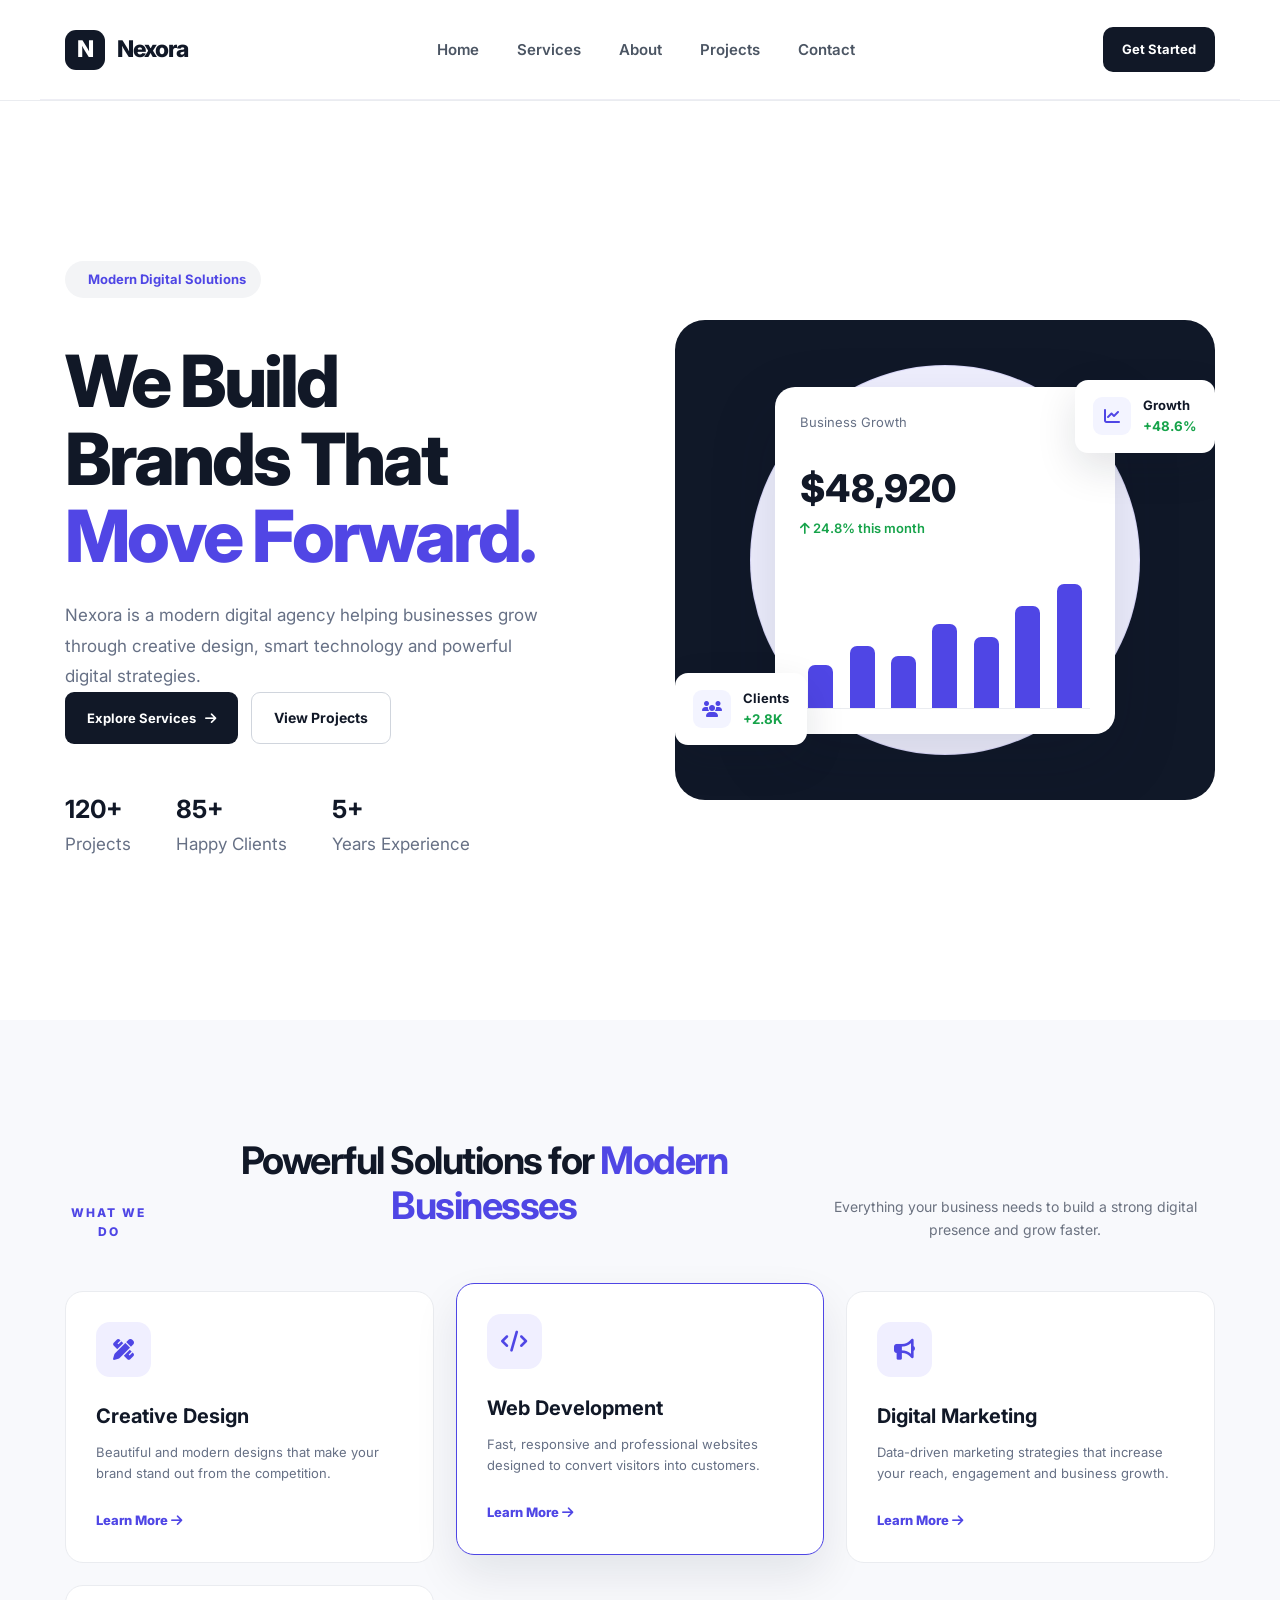
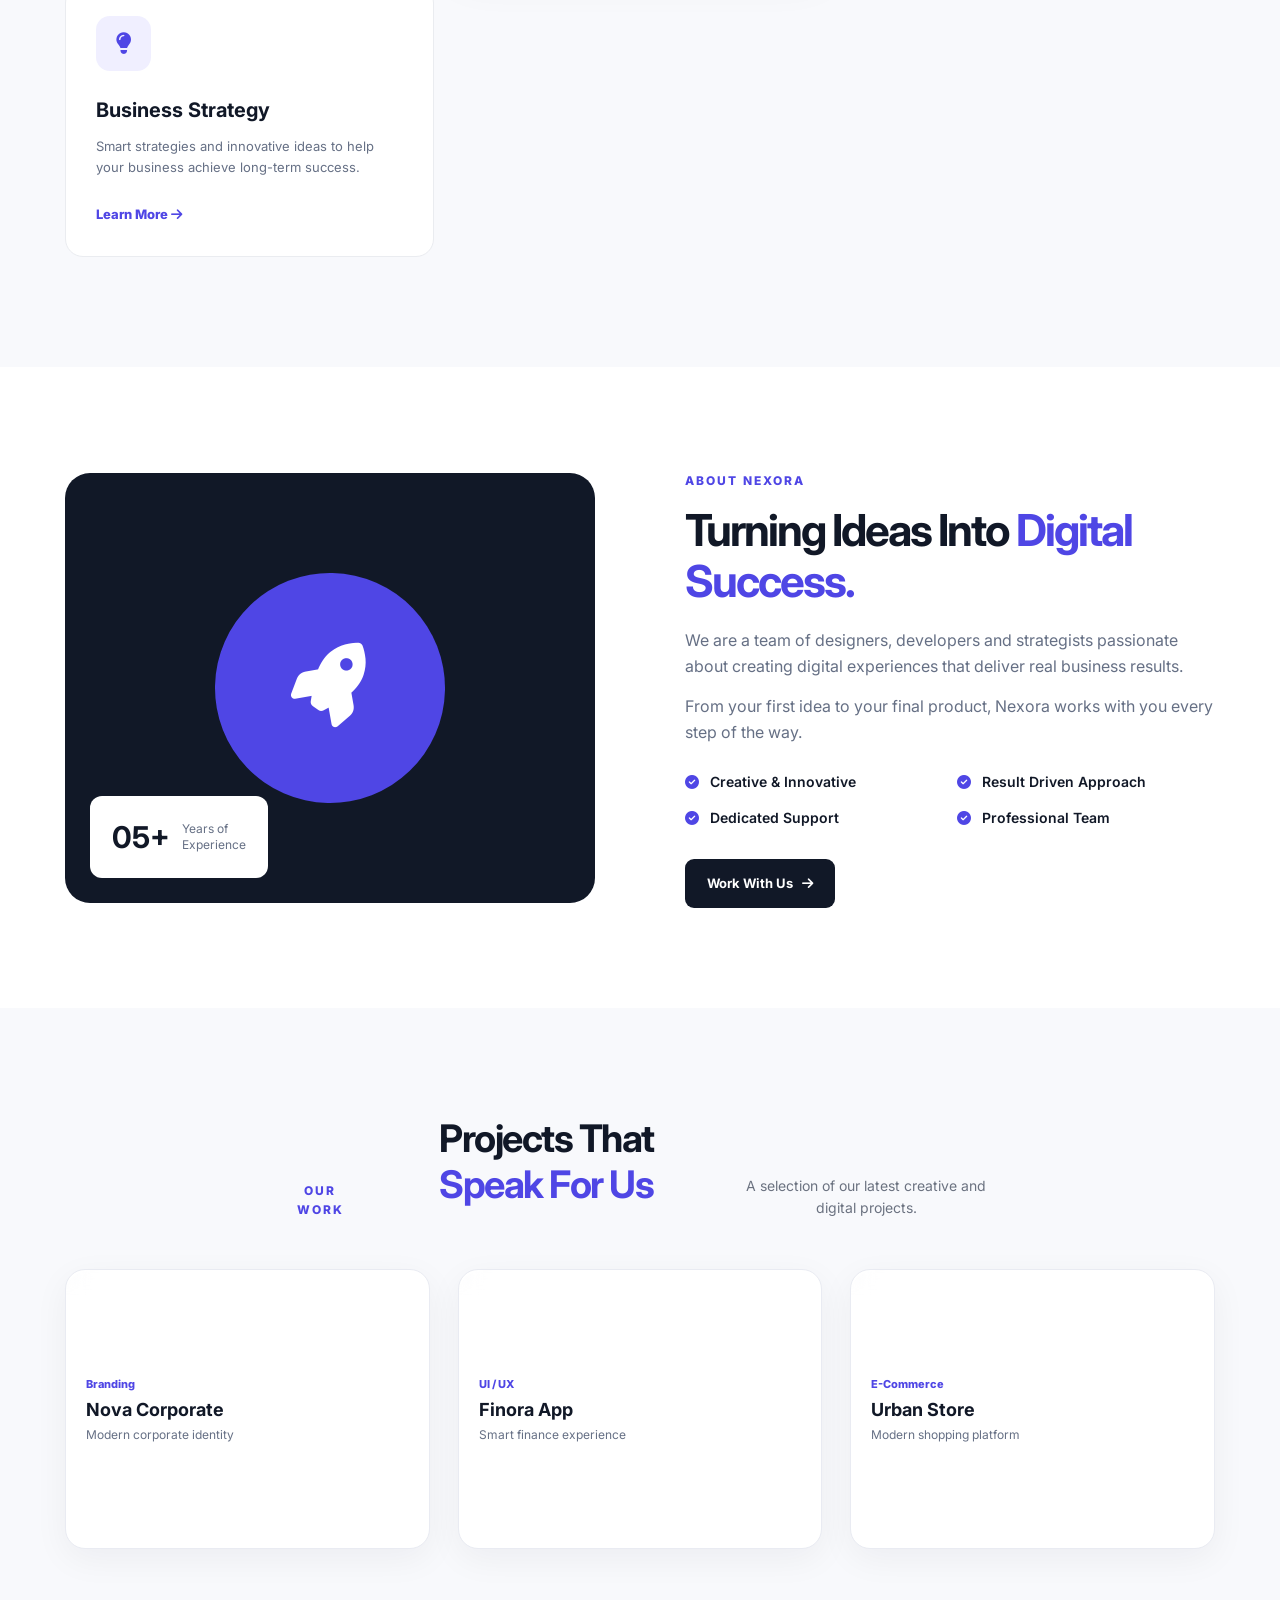
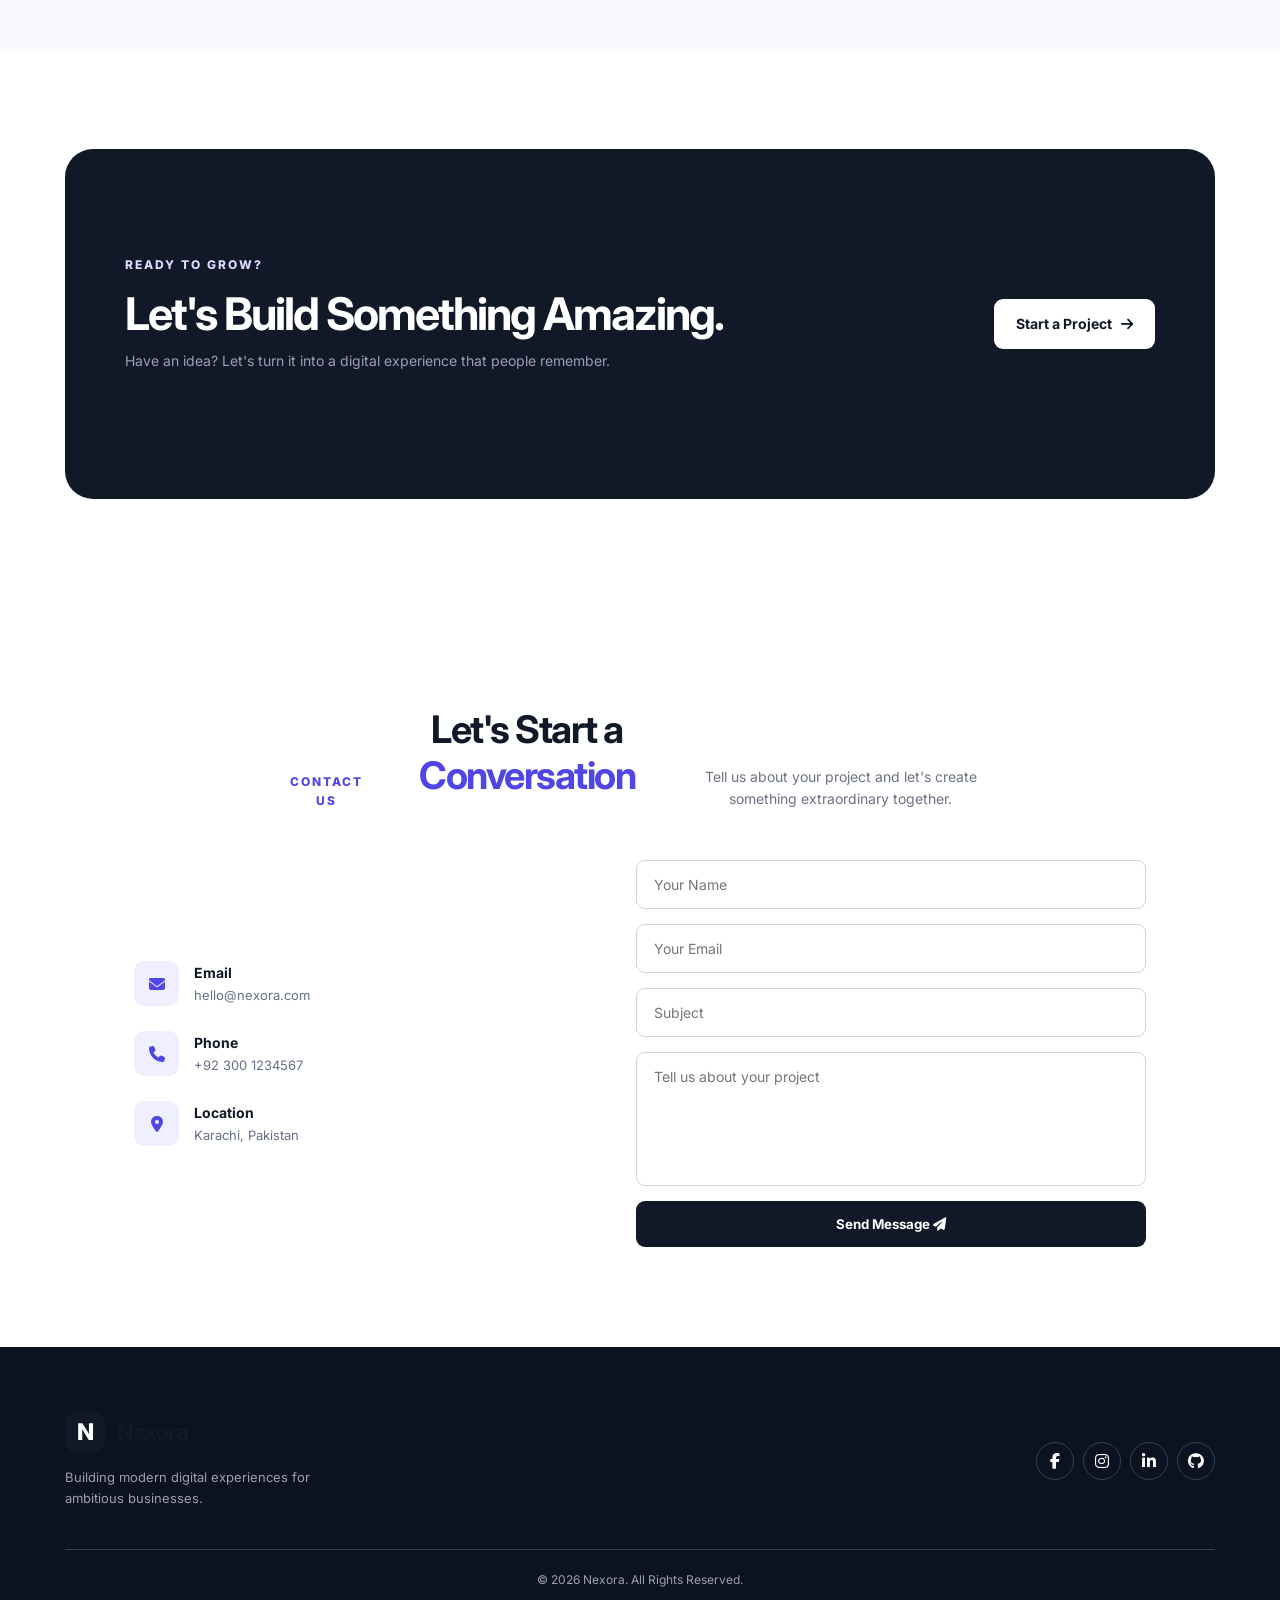
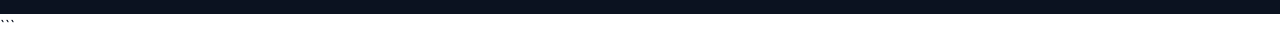
==== commit 5ae3f25a: "complete" ====
--- a/index.html
+++ b/index.html
@@ -5,7 +5,7 @@
     <meta charset="UTF-8">
     <meta name="viewport" content="width=device-width, initial-scale=1.0">
 
-```
+
 <title>Nexora | Modern Business Agency</title>
 
 <link rel="stylesheet" href="style.css">
@@ -17,13 +17,13 @@
 
 <!-- Icons -->
 <link rel="stylesheet" href="https://cdnjs.cloudflare.com/ajax/libs/font-awesome/6.5.2/css/all.min.css">
-```
+
 
 </head>
 
 <body>
 
-```
+
 <!-- ================= NAVBAR ================= -->
 <header>
     <nav class="navbar">
